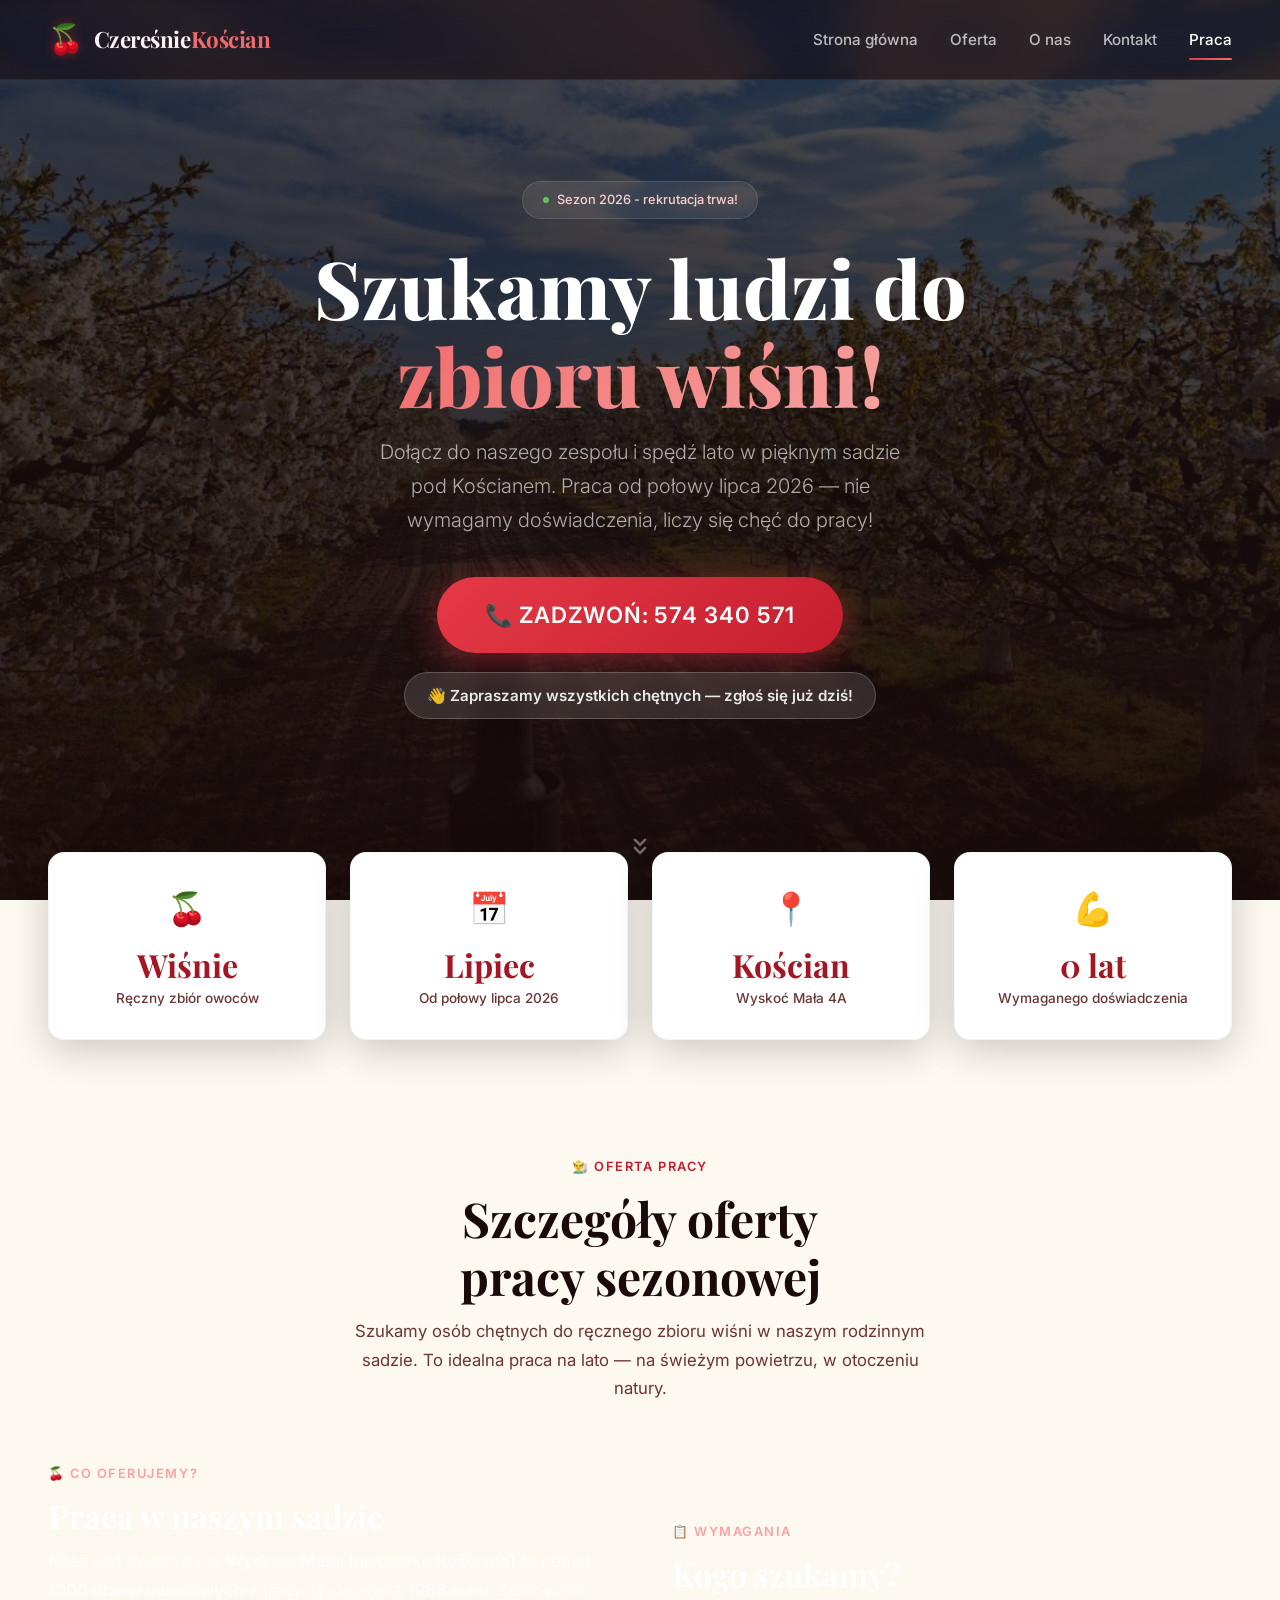
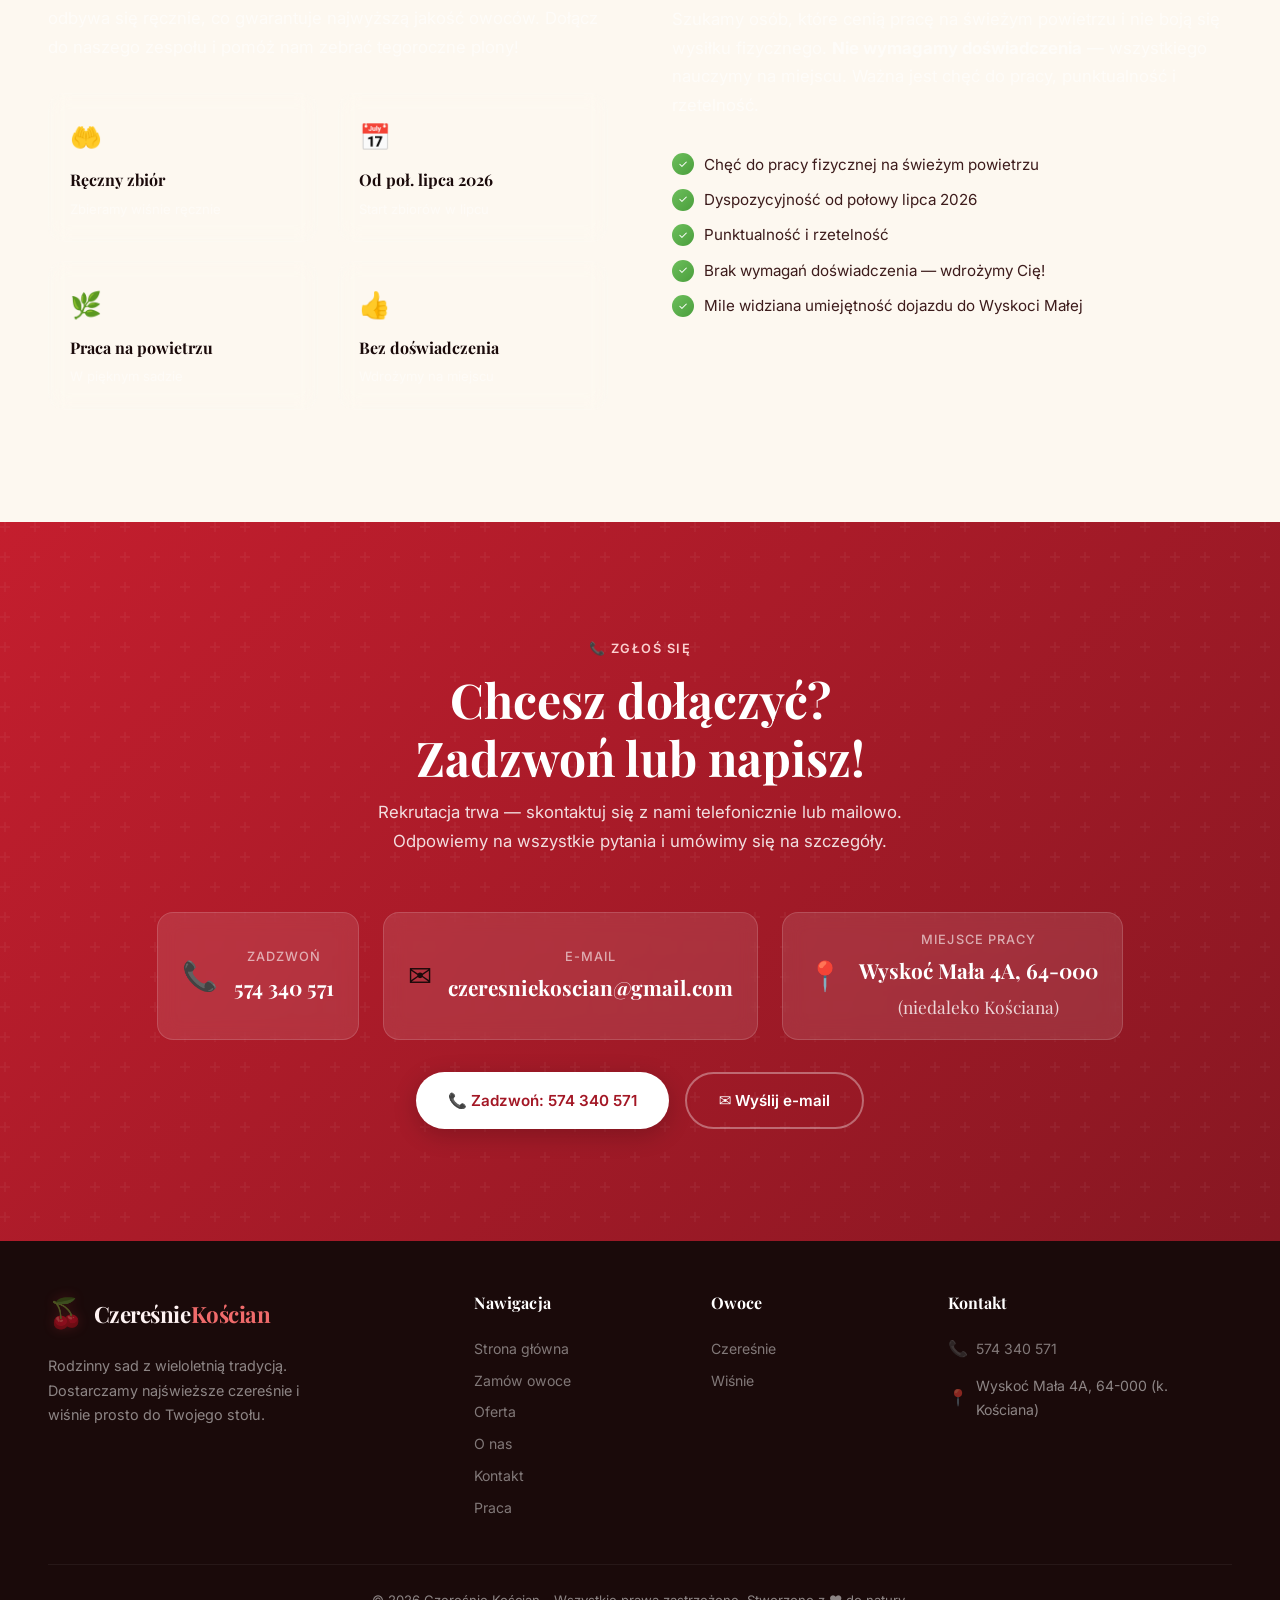
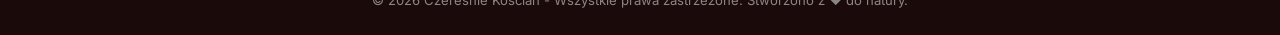
==== praca.html @ 7b4ec448 "Wiśnie 10zł/kg dostępne, czereśnie sezon zakończony, telefon jako główna opcja, podstrona Praca" ====
<!DOCTYPE html>
<html lang="pl">
<head>
  <meta charset="UTF-8" />
  <meta name="viewport" content="width=device-width, initial-scale=1.0" />
  <title>Praca przy zbiorze wiśni - Czereśnie Kościan | Sezon 2026</title>
  <meta name="description" content="Szukamy ludzi do ręcznego zbioru wiśni od połowy lipca 2026. Dołącz do naszego zespołu w sadzie w Wyskoci Małej (k. Kościana). Zadzwoń: 574 340 571." />

  <!-- Open Graph / Facebook -->
  <meta property="og:type" content="website" />
  <meta property="og:url" content="https://czeresniekoscian.pl/praca.html" />
  <meta property="og:title" content="Praca przy zbiorze wiśni 🍒 Czereśnie Kościan - Sezon 2026" />
  <meta property="og:description" content="Szukamy chętnych do ręcznego zbioru wiśni od połowy lipca 2026. Brak wymagań doświadczenia. Zadzwoń: 574 340 571." />
  <meta property="og:image" content="https://czeresniekoscian.pl/images/og-facebook.png" />
  <meta property="og:image:width" content="1200" />
  <meta property="og:image:height" content="630" />
  <meta property="og:locale" content="pl_PL" />
  <meta property="og:site_name" content="Czereśnie Kościan" />

  <!-- Twitter / X -->
  <meta name="twitter:card" content="summary_large_image" />
  <meta name="twitter:title" content="Praca przy zbiorze wiśni 🍒 Czereśnie Kościan - Sezon 2026" />
  <meta name="twitter:description" content="Szukamy chętnych do ręcznego zbioru wiśni od połowy lipca 2026. Brak wymagań doświadczenia. Zadzwoń: 574 340 571." />
  <meta name="twitter:image" content="https://czeresniekoscian.pl/images/og-facebook.png" />

  <!-- Google SEO -->
  <link rel="canonical" href="https://czeresniekoscian.pl/praca.html" />
  <meta name="robots" content="index, follow" />
  <meta name="keywords" content="praca zbiór wiśni, praca sad Kościan, zbiór owoców praca sezonowa, praca przy wiśniach Wielkopolska, praca sezonowa sad 2026, zbiór wiśni Wyskoć Mała, praca sadownicza Kościan" />
  <meta name="author" content="Czereśnie Kościan - Sad Owocowy Wyskoć Mała" />
  <meta name="geo.region" content="PL-WP" />
  <meta name="geo.placename" content="Wyskoć Mała, Kościan" />
  <meta name="geo.position" content="51.9833;16.6500" />
  <meta name="ICBM" content="51.9833, 16.6500" />

  <!-- JSON-LD: JobPosting structured data -->
  <script type="application/ld+json">
  {
    "@context": "https://schema.org",
    "@type": "JobPosting",
    "title": "Zbieracz wiśni – praca sezonowa",
    "description": "Szukamy osób do ręcznego zbioru wiśni w sadzie owocowym w Wyskoci Małej (k. Kościana). Praca od połowy lipca 2026. Brak wymagań doświadczenia – liczy się chęć do pracy!",
    "datePosted": "2026-07-06",
    "validThrough": "2026-08-31",
    "employmentType": "TEMPORARY",
    "jobLocationType": "TELECOMMUTE",
    "jobLocation": {
      "@type": "Place",
      "address": {
        "@type": "PostalAddress",
        "streetAddress": "Wyskoć Mała 4A",
        "addressLocality": "Wyskoć Mała",
        "postalCode": "64-000",
        "addressRegion": "wielkopolskie",
        "addressCountry": "PL"
      }
    },
    "hiringOrganization": {
      "@type": "LocalBusiness",
      "name": "Czereśnie Kościan - Sad Owocowy",
      "sameAs": "https://czeresniekoscian.pl",
      "telephone": "+48574340571",
      "email": "czeresniekoscian@gmail.com"
    },
    "applicantLocationRequirements": {
      "@type": "Country",
      "name": "PL"
    }
  }
  </script>

  <link rel="stylesheet" href="index.css" />
  <link rel="icon" href="data:image/svg+xml,<svg xmlns='http://www.w3.org/2000/svg' viewBox='0 0 100 100'><text y='.9em' font-size='80'>🍒</text></svg>" />
</head>
<body>

  <!-- ═══════ HEADER ═══════ -->
  <header class="header" id="header">
    <div class="container">
      <a href="index.html" class="logo">
        <span class="logo-icon">🍒</span>
        <span class="logo-text">Czereśnie<span>Kościan</span></span>
      </a>

      <nav class="nav" id="mainNav">
        <a href="index.html" class="nav-link">Strona główna</a>
        <a href="index.html#oferta" class="nav-link">Oferta</a>
        <a href="index.html#o-nas" class="nav-link">O nas</a>
        <a href="index.html#kontakt" class="nav-link">Kontakt</a>
        <a href="praca.html" class="nav-link active">Praca</a>
      </nav>

      <button class="hamburger" id="menuToggle" aria-label="Menu">
        <span></span><span></span><span></span>
      </button>
    </div>
  </header>

  <!-- ═══════ HERO ═══════ -->
  <section class="hero section" id="home">
    <div class="hero-bg">
      <img src="images/traktor_sad.jpg" alt="Nasz sad owocowy - widok z traktora" />
    </div>
    <div class="hero-overlay"></div>

    <div class="hero-content">
      <div class="hero-badge">
        <span class="dot"></span>
        Sezon 2026 - rekrutacja trwa!
      </div>
      <h1 class="hero-title">
        Szukamy ludzi do<br />
        <span class="highlight">zbioru wiśni!</span>
      </h1>
      <p class="hero-subtitle">
        Dołącz do naszego zespołu i spędź lato w pięknym sadzie pod Kościanem.
        Praca od połowy lipca 2026 — nie wymagamy doświadczenia, liczy się chęć do pracy!
      </p>
      <div class="hero-actions">
        <a href="tel:+48574340571" class="btn btn-primary btn-hero-order">
          📞 ZADZWOŃ: 574 340 571
        </a>
      </div>
      <div class="hero-delivery-note">
        👋 Zapraszamy wszystkich chętnych — zgłoś się już dziś!
      </div>
    </div>

    <div class="hero-scroll">
      <svg viewBox="0 0 24 24" fill="none" stroke="currentColor" stroke-width="2">
        <path d="M7 13l5 5 5-5M7 6l5 5 5-5"/>
      </svg>
    </div>
  </section>

  <!-- ═══════ STATS - JOB OVERVIEW ═══════ -->
  <section class="stats">
    <div class="container">
      <div class="stats-grid">
        <div class="stat-card reveal">
          <div class="stat-icon">🍒</div>
          <div class="stat-value">Wiśnie</div>
          <div class="stat-label">Ręczny zbiór owoców</div>
        </div>
        <div class="stat-card reveal">
          <div class="stat-icon">📅</div>
          <div class="stat-value">Lipiec</div>
          <div class="stat-label">Od połowy lipca 2026</div>
        </div>
        <div class="stat-card reveal">
          <div class="stat-icon">📍</div>
          <div class="stat-value">Kościan</div>
          <div class="stat-label">Wyskoć Mała 4A</div>
        </div>
        <div class="stat-card reveal">
          <div class="stat-icon">💪</div>
          <div class="stat-value">0 lat</div>
          <div class="stat-label">Wymaganego doświadczenia</div>
        </div>
      </div>
    </div>
  </section>

  <!-- ═══════ SZCZEGÓŁY OFERTY PRACY ═══════ -->
  <section class="section" id="szczegoly">
    <div class="container">
      <div class="section-header reveal">
        <div class="section-tag">👨‍🌾 Oferta pracy</div>
        <h2 class="section-title">Szczegóły oferty<br />pracy sezonowej</h2>
        <p class="section-desc">
          Szukamy osób chętnych do ręcznego zbioru wiśni w naszym rodzinnym sadzie.
          To idealna praca na lato — na świeżym powietrzu, w otoczeniu natury.
        </p>
      </div>

      <div class="about-grid">
        <div class="about-content reveal">
          <div class="section-tag">🍒 Co oferujemy?</div>
          <h2 class="section-title" style="font-size: clamp(1.5rem, 3vw, 2rem);">Praca w naszym sadzie</h2>
          <p>
            Nasz sad owocowy w <strong>Wyskoci Małej (niedaleko Kościana)</strong> to ponad
            <strong>1000 drzew owocowych</strong> z tradycją sięgającą <strong>1986 roku</strong>.
            Zbiór wiśni odbywa się ręcznie, co gwarantuje najwyższą jakość owoców.
            Dołącz do naszego zespołu i pomóż nam zebrać tegoroczne plony!
          </p>

          <div class="about-values">
            <div class="value-card">
              <div class="value-icon">🤲</div>
              <h5>Ręczny zbiór</h5>
              <p>Zbieramy wiśnie ręcznie</p>
            </div>
            <div class="value-card">
              <div class="value-icon">📅</div>
              <h5>Od poł. lipca 2026</h5>
              <p>Start zbiorów w lipcu</p>
            </div>
            <div class="value-card">
              <div class="value-icon">🌿</div>
              <h5>Praca na powietrzu</h5>
              <p>W pięknym sadzie</p>
            </div>
            <div class="value-card">
              <div class="value-icon">👍</div>
              <h5>Bez doświadczenia</h5>
              <p>Wdrożymy na miejscu</p>
            </div>
          </div>
        </div>

        <div class="about-content reveal">
          <div class="section-tag">📋 Wymagania</div>
          <h2 class="section-title" style="font-size: clamp(1.5rem, 3vw, 2rem);">Kogo szukamy?</h2>
          <p>
            Szukamy osób, które cenią pracę na świeżym powietrzu i nie boją się wysiłku fizycznego.
            <strong>Nie wymagamy doświadczenia</strong> — wszystkiego nauczymy na miejscu. Ważna jest
            chęć do pracy, punktualność i rzetelność.
          </p>

          <div class="features-list" style="margin-top: 1.5rem;">
            <div class="feature-item">
              <span class="check">✓</span>
              <span>Chęć do pracy fizycznej na świeżym powietrzu</span>
            </div>
            <div class="feature-item">
              <span class="check">✓</span>
              <span>Dyspozycyjność od połowy lipca 2026</span>
            </div>
            <div class="feature-item">
              <span class="check">✓</span>
              <span>Punktualność i rzetelność</span>
            </div>
            <div class="feature-item">
              <span class="check">✓</span>
              <span>Brak wymagań doświadczenia — wdrożymy Cię!</span>
            </div>
            <div class="feature-item">
              <span class="check">✓</span>
              <span>Mile widziana umiejętność dojazdu do Wyskoci Małej</span>
            </div>
          </div>
        </div>
      </div>
    </div>
  </section>

  <!-- ═══════ CTA - KONTAKT ═══════ -->
  <section class="cta-section section" id="kontakt">
    <div class="container">
      <div class="cta-content">
        <div class="section-header">
          <div class="section-tag" style="color: var(--cherry-200)">📞 Zgłoś się</div>
          <h2 class="section-title">Chcesz dołączyć?<br />Zadzwoń lub napisz!</h2>
          <p class="section-desc" style="color: rgba(255,255,255,.85);">
            Rekrutacja trwa — skontaktuj się z nami telefonicznie lub mailowo.
            Odpowiemy na wszystkie pytania i umówimy się na szczegóły.
          </p>
        </div>

        <div class="cta-contact-details">
          <div class="cta-detail-card">
            <span class="cta-detail-icon">📞</span>
            <div>
              <span class="cta-detail-label">Zadzwoń</span>
              <a href="tel:+48574340571" class="cta-detail-value">574 340 571</a>
            </div>
          </div>
          <div class="cta-detail-card">
            <span class="cta-detail-icon">✉️</span>
            <div>
              <span class="cta-detail-label">E-mail</span>
              <a href="mailto:czeresniekoscian@gmail.com" class="cta-detail-value">czeresniekoscian@gmail.com</a>
            </div>
          </div>
          <div class="cta-detail-card">
            <span class="cta-detail-icon">📍</span>
            <div>
              <span class="cta-detail-label">Miejsce pracy</span>
              <span class="cta-detail-value">Wyskoć Mała 4A, 64-000<br /><small style="opacity: 0.8; font-weight: normal">(niedaleko Kościana)</small></span>
            </div>
          </div>
        </div>

        <div class="cta-buttons">
          <a href="tel:+48574340571" class="btn btn-white">
            📞 Zadzwoń: 574 340 571
          </a>
          <a href="mailto:czeresniekoscian@gmail.com" class="btn btn-ghost">
            ✉️ Wyślij e-mail
          </a>
        </div>
      </div>
    </div>
  </section>

  <!-- ═══════ FOOTER ═══════ -->
  <footer class="footer">
    <div class="container">
      <div class="footer-grid">
        <div class="footer-brand">
          <a href="index.html" class="logo">
            <span class="logo-icon">🍒</span>
            <span class="logo-text">Czereśnie<span>Kościan</span></span>
          </a>
          <p>
            Rodzinny sad z wieloletnią tradycją. Dostarczamy najświeższe czereśnie
            i wiśnie prosto do Twojego stołu.
          </p>
        </div>

        <div class="footer-col">
          <h4>Nawigacja</h4>
          <a href="index.html">Strona główna</a>
          <a href="index.html#zamowienie">Zamów owoce</a>
          <a href="index.html#oferta">Oferta</a>
          <a href="index.html#o-nas">O nas</a>
          <a href="index.html#kontakt">Kontakt</a>
          <a href="praca.html">Praca</a>
        </div>

        <div class="footer-col">
          <h4>Owoce</h4>
          <a href="index.html#oferta">Czereśnie</a>
          <a href="index.html#oferta">Wiśnie</a>
        </div>

        <div class="footer-col">
          <h4>Kontakt</h4>
          <div class="footer-contact-item">
            <span>📞</span>
            <a href="tel:+48574340571">574 340 571</a>
          </div>
          <div class="footer-contact-item">
            <span>📍</span>
            <span>Wyskoć Mała 4A, 64-000 (k. Kościana)</span>
          </div>
        </div>
      </div>

      <div class="footer-bottom">
        <p>© 2026 Czereśnie Kościan - Wszystkie prawa zastrzeżone. Stworzono z ❤️ do natury.</p>
      </div>
    </div>
  </footer>

  <!-- ═══════ SCRIPTS ═══════ -->
  <script src="index.js"></script>
</body>
</html>
---- index.css ----
/* ============================================
   🍒 SAD CZEREŚNIE & WIŚNIE — Design System
   ============================================ */

/* ---------- Google Fonts ---------- */
@import url('https://fonts.googleapis.com/css2?family=Playfair+Display:ital,wght@0,400;0,600;0,700;0,800;1,400;1,600&family=Inter:wght@300;400;500;600;700&display=swap');

/* ---------- Custom Properties ---------- */
:root {
  /* Primary palette – cherry tones */
  --cherry-50:  #fef2f2;
  --cherry-100: #fde6e6;
  --cherry-200: #fbd0d0;
  --cherry-300: #f7a3a3;
  --cherry-400: #f06b6b;
  --cherry-500: #e63946;
  --cherry-600: #c41e2e;
  --cherry-700: #a31725;
  --cherry-800: #871722;
  --cherry-900: #711822;

  /* Gold accents */
  --gold-400: #f5c542;
  --gold-500: #d4a017;

  /* Greens for freshness */
  --leaf-400: #6dbf5c;
  --leaf-500: #4a9e3c;
  --leaf-600: #357a2a;

  /* Neutrals */
  --cream:     #fdf8f0;
  --cream-dark:#f5efe3;
  --dark-900:  #1a0a0a;
  --dark-800:  #2a1212;
  --dark-700:  #3d1c1c;
  --dark-600:  #512828;
  --dark-500:  #6b3535;
  --dark-overlay: rgba(26, 10, 10, 0.75);

  /* Typography */
  --font-display: 'Playfair Display', Georgia, serif;
  --font-body:    'Inter', system-ui, -apple-system, sans-serif;

  /* Sizes */
  --max-width: 1280px;
  --header-h:  80px;

  /* Transitions */
  --ease-smooth: cubic-bezier(0.4, 0, 0.2, 1);
  --ease-bounce: cubic-bezier(0.34, 1.56, 0.64, 1);

  /* Shadows */
  --shadow-sm:  0 1px 3px rgba(0,0,0,.12), 0 1px 2px rgba(0,0,0,.08);
  --shadow-md:  0 4px 14px rgba(0,0,0,.15);
  --shadow-lg:  0 10px 40px rgba(0,0,0,.2);
  --shadow-glow: 0 0 40px rgba(230, 57, 70, .25);
}

/* ---------- Reset ---------- */
*, *::before, *::after {
  margin: 0;
  padding: 0;
  box-sizing: border-box;
}

html {
  scroll-behavior: smooth;
  font-size: 16px;
}

body {
  font-family: var(--font-body);
  background: var(--cream);
  color: var(--dark-900);
  line-height: 1.7;
  overflow-x: hidden;
  -webkit-font-smoothing: antialiased;
}

img {
  display: block;
  max-width: 100%;
  height: auto;
}

a {
  text-decoration: none;
  color: inherit;
}

ul, ol { list-style: none; }

/* ---------- Utility ---------- */
.container {
  width: 100%;
  max-width: var(--max-width);
  margin: 0 auto;
  padding: 0 clamp(1rem, 4vw, 3rem);
}

.sr-only {
  position: absolute;
  width: 1px; height: 1px;
  padding: 0; margin: -1px;
  overflow: hidden;
  clip: rect(0,0,0,0);
  border: 0;
}

/* ---------- Header / Navbar ---------- */
.header {
  position: fixed;
  top: 0; left: 0; right: 0;
  z-index: 1000;
  height: var(--header-h);
  display: flex;
  align-items: center;
  background: rgba(26, 10, 10, 0.6);
  backdrop-filter: blur(20px) saturate(180%);
  -webkit-backdrop-filter: blur(20px) saturate(180%);
  border-bottom: 1px solid rgba(255,255,255,.06);
  transition: background .4s var(--ease-smooth), box-shadow .4s var(--ease-smooth);
}

.header.scrolled {
  background: rgba(26, 10, 10, 0.92);
  box-shadow: 0 4px 30px rgba(0,0,0,.35);
}

.header .container {
  display: flex;
  align-items: center;
  justify-content: space-between;
}

.logo {
  display: flex;
  align-items: center;
  gap: .6rem;
}

.logo-icon {
  font-size: 1.8rem;
  filter: drop-shadow(0 0 6px rgba(230,57,70,.4));
}

.logo-text {
  font-family: var(--font-display);
  font-weight: 700;
  font-size: 1.4rem;
  color: var(--cherry-50);
  letter-spacing: -.02em;
}

.logo-text span {
  color: var(--cherry-400);
}

.nav {
  display: flex;
  align-items: center;
  gap: 2rem;
}

.nav-link {
  position: relative;
  font-size: .95rem;
  font-weight: 500;
  color: rgba(255,255,255,.7);
  padding: .35rem 0;
  transition: color .3s var(--ease-smooth);
  cursor: pointer;
}

.nav-link::after {
  content: '';
  position: absolute;
  bottom: -2px; left: 0;
  width: 0;
  height: 2px;
  background: linear-gradient(90deg, var(--cherry-500), var(--cherry-400));
  border-radius: 2px;
  transition: width .35s var(--ease-smooth);
}

.nav-link:hover,
.nav-link.active {
  color: #fff;
}

.nav-link:hover::after,
.nav-link.active::after {
  width: 100%;
}

.nav-cta {
  display: inline-flex;
  align-items: center;
  gap: .5rem;
  padding: .6rem 1.4rem;
  background: linear-gradient(135deg, var(--cherry-500), var(--cherry-600));
  color: #fff;
  font-weight: 600;
  font-size: .9rem;
  border-radius: 50px;
  border: none;
  cursor: pointer;
  transition: transform .3s var(--ease-bounce), box-shadow .3s var(--ease-smooth);
  box-shadow: 0 4px 15px rgba(230,57,70,.35);
}

.nav-cta:hover {
  transform: translateY(-2px) scale(1.03);
  box-shadow: 0 6px 25px rgba(230,57,70,.5);
}

/* Mobile menu toggle */
.hamburger {
  display: none;
  flex-direction: column;
  gap: 5px;
  cursor: pointer;
  padding: .5rem;
  background: none;
  border: none;
}

.hamburger span {
  width: 24px;
  height: 2px;
  background: #fff;
  border-radius: 2px;
  transition: transform .3s var(--ease-smooth), opacity .3s;
}

.hamburger.open span:nth-child(1) {
  transform: rotate(45deg) translate(5px, 5px);
}
.hamburger.open span:nth-child(2) {
  opacity: 0;
}
.hamburger.open span:nth-child(3) {
  transform: rotate(-45deg) translate(5px, -5px);
}

/* ---------- Hero ---------- */
.hero {
  position: relative;
  min-height: 100vh;
  display: flex;
  align-items: center;
  justify-content: center;
  overflow: hidden;
  background: var(--dark-900);
}

.hero-bg {
  position: absolute;
  inset: 0;
  z-index: 0;
}

.hero-bg img {
  width: 100%;
  height: 100%;
  object-fit: cover;
  filter: brightness(.45) saturate(1.2);
  transform: scale(1.05);
  animation: heroZoom 25s ease-in-out infinite alternate;
}

@keyframes heroZoom {
  from { transform: scale(1.05); }
  to   { transform: scale(1.12); }
}

.hero-overlay {
  position: absolute;
  inset: 0;
  background: linear-gradient(
    180deg,
    rgba(26,10,10,.3) 0%,
    rgba(26,10,10,.55) 50%,
    rgba(26,10,10,.85) 100%
  );
  z-index: 1;
}

.hero-content {
  position: relative;
  z-index: 2;
  text-align: center;
  padding: 2rem;
  max-width: 800px;
}

.hero-badge {
  display: inline-flex;
  align-items: center;
  gap: .5rem;
  padding: .45rem 1.2rem;
  background: rgba(255,255,255,.08);
  border: 1px solid rgba(255,255,255,.12);
  border-radius: 50px;
  font-size: .8rem;
  font-weight: 500;
  color: var(--cherry-200);
  backdrop-filter: blur(10px);
  margin-bottom: 1.5rem;
  animation: fadeInUp .8s var(--ease-smooth) both;
}

.hero-badge .dot {
  width: 6px; height: 6px;
  background: var(--leaf-400);
  border-radius: 50%;
  animation: pulse 2s ease-in-out infinite;
}

@keyframes pulse {
  0%, 100% { opacity: 1; transform: scale(1); }
  50%      { opacity: .5; transform: scale(1.4); }
}

.hero-title {
  font-family: var(--font-display);
  font-size: clamp(2.8rem, 7vw, 5rem);
  font-weight: 800;
  color: #fff;
  line-height: 1.1;
  margin-bottom: 1rem;
  animation: fadeInUp .8s .15s var(--ease-smooth) both;
}

.hero-title .highlight {
  background: linear-gradient(135deg, var(--cherry-400), var(--cherry-300));
  -webkit-background-clip: text;
  -webkit-text-fill-color: transparent;
  background-clip: text;
}

.hero-subtitle {
  font-size: clamp(1rem, 2.5vw, 1.25rem);
  color: rgba(255,255,255,.65);
  font-weight: 300;
  max-width: 550px;
  margin: 0 auto 2.5rem;
  animation: fadeInUp .8s .3s var(--ease-smooth) both;
}

.hero-actions {
  display: flex;
  gap: 1rem;
  justify-content: center;
  flex-wrap: wrap;
  animation: fadeInUp .8s .45s var(--ease-smooth) both;
}

.btn {
  display: inline-flex;
  align-items: center;
  gap: .5rem;
  padding: .85rem 2rem;
  font-family: var(--font-body);
  font-weight: 600;
  font-size: .95rem;
  border-radius: 50px;
  border: none;
  cursor: pointer;
  transition: all .35s var(--ease-bounce);
}

.btn-primary {
  background: linear-gradient(135deg, var(--cherry-500), var(--cherry-600));
  color: #fff;
  box-shadow: 0 6px 25px rgba(230,57,70,.4);
}

.btn-primary:hover {
  transform: translateY(-3px) scale(1.04);
  box-shadow: 0 10px 35px rgba(230,57,70,.55);
}

.btn-outline {
  background: transparent;
  color: #fff;
  border: 2px solid rgba(255,255,255,.25);
}

.btn-outline:hover {
  background: rgba(255,255,255,.08);
  border-color: rgba(255,255,255,.45);
  transform: translateY(-3px);
}

.hero-scroll {
  position: absolute;
  bottom: 2rem;
  left: 50%;
  transform: translateX(-50%);
  z-index: 2;
  animation: float 3s ease-in-out infinite;
}

.hero-scroll svg {
  width: 28px;
  height: 28px;
  color: rgba(255,255,255,.4);
}

@keyframes float {
  0%, 100% { transform: translateX(-50%) translateY(0); }
  50%      { transform: translateX(-50%) translateY(10px); }
}

@keyframes fadeInUp {
  from { opacity: 0; transform: translateY(30px); }
  to   { opacity: 1; transform: translateY(0); }
}

/* ---------- Stats Bar ---------- */
.stats {
  position: relative;
  z-index: 5;
  margin-top: -3rem;
}

.stats-grid {
  display: grid;
  grid-template-columns: repeat(4, 1fr);
  gap: 1.5rem;
}

.stat-card {
  background: #fff;
  border-radius: 16px;
  padding: 1.8rem 1.5rem;
  text-align: center;
  box-shadow: var(--shadow-lg);
  border: 1px solid rgba(0,0,0,.04);
  transition: transform .3s var(--ease-bounce), box-shadow .3s;
}

.stat-card:hover {
  transform: translateY(-5px);
  box-shadow: 0 15px 50px rgba(0,0,0,.12);
}

.stat-icon {
  font-size: 2rem;
  margin-bottom: .6rem;
}

.stat-value {
  font-family: var(--font-display);
  font-size: 2rem;
  font-weight: 700;
  color: var(--cherry-700);
  line-height: 1.2;
}

.stat-label {
  font-size: .85rem;
  color: var(--dark-500);
  font-weight: 500;
  margin-top: .2rem;
}

/* ---------- Section Shared ---------- */
.section {
  padding: clamp(4rem, 10vw, 7rem) 0;
}

.section-header {
  text-align: center;
  margin-bottom: 3.5rem;
}

.section-tag {
  display: inline-flex;
  align-items: center;
  gap: .4rem;
  font-size: .8rem;
  font-weight: 600;
  text-transform: uppercase;
  letter-spacing: .12em;
  color: var(--cherry-600);
  margin-bottom: .75rem;
}

.section-title {
  font-family: var(--font-display);
  font-size: clamp(2rem, 5vw, 3rem);
  font-weight: 700;
  color: var(--dark-900);
  line-height: 1.2;
  margin-bottom: .75rem;
}

.section-desc {
  max-width: 600px;
  margin: 0 auto;
  color: var(--dark-500);
  font-size: 1.05rem;
}

/* ---------- Tab Navigation ---------- */
.tabs-nav {
  display: flex;
  justify-content: center;
  gap: .5rem;
  margin-bottom: 3rem;
}

.tab-btn {
  position: relative;
  display: inline-flex;
  align-items: center;
  gap: .6rem;
  padding: .9rem 2.2rem;
  font-family: var(--font-body);
  font-weight: 600;
  font-size: 1rem;
  background: #fff;
  border: 2px solid rgba(0,0,0,.06);
  border-radius: 60px;
  cursor: pointer;
  color: var(--dark-500);
  transition: all .35s var(--ease-smooth);
  overflow: hidden;
}

.tab-btn::before {
  content: '';
  position: absolute;
  inset: 0;
  background: linear-gradient(135deg, var(--cherry-500), var(--cherry-600));
  opacity: 0;
  transition: opacity .35s var(--ease-smooth);
  border-radius: inherit;
}

.tab-btn > * {
  position: relative;
  z-index: 1;
}

.tab-btn.active {
  color: #fff;
  border-color: var(--cherry-500);
  box-shadow: 0 6px 25px rgba(230,57,70,.3);
  transform: scale(1.03);
}

.tab-btn.active::before {
  opacity: 1;
}

.tab-btn:not(.active):hover {
  border-color: var(--cherry-300);
  color: var(--cherry-600);
  transform: translateY(-2px);
  box-shadow: var(--shadow-md);
}

.tab-icon {
  font-size: 1.3rem;
}

/* ---------- Tab Content ---------- */
.tab-panel {
  display: none;
  animation: tabFadeIn .5s var(--ease-smooth) both;
}

.tab-panel.active {
  display: block;
}

@keyframes tabFadeIn {
  from { opacity: 0; transform: translateY(15px); }
  to   { opacity: 1; transform: translateY(0); }
}

/* ---------- Product Showcase ---------- */
.showcase {
  display: grid;
  grid-template-columns: 1fr 1fr;
  gap: 3rem;
  align-items: center;
}

.showcase-image {
  position: relative;
  border-radius: 24px;
  overflow: hidden;
  box-shadow: var(--shadow-lg);
}

.showcase-image img {
  width: 100%;
  height: 450px;
  object-fit: cover;
  transition: transform .8s var(--ease-smooth);
}

.showcase-image:hover img {
  transform: scale(1.05);
}

.showcase-image .badge-float {
  position: absolute;
  top: 1.2rem; right: 1.2rem;
  background: rgba(255,255,255,.92);
  backdrop-filter: blur(10px);
  padding: .5rem 1rem;
  border-radius: 50px;
  font-weight: 600;
  font-size: .85rem;
  color: var(--cherry-700);
  box-shadow: var(--shadow-sm);
}

.showcase-info {
  padding: 1rem 0;
}

.showcase-info h3 {
  font-family: var(--font-display);
  font-size: 2rem;
  font-weight: 700;
  color: var(--dark-900);
  margin-bottom: .6rem;
}

.showcase-info .variety-tag {
  display: inline-flex;
  align-items: center;
  gap: .3rem;
  padding: .3rem .8rem;
  background: var(--cherry-50);
  color: var(--cherry-600);
  border-radius: 50px;
  font-size: .8rem;
  font-weight: 600;
  margin-bottom: 1rem;
}

.showcase-info p {
  color: var(--dark-500);
  font-size: 1rem;
  margin-bottom: 1.5rem;
  line-height: 1.8;
}

.features-list {
  display: flex;
  flex-direction: column;
  gap: .6rem;
  margin-bottom: 2rem;
}

.feature-item {
  display: flex;
  align-items: center;
  gap: .6rem;
  font-size: .95rem;
  color: var(--dark-700);
}

.feature-item .check {
  width: 22px; height: 22px;
  background: linear-gradient(135deg, var(--leaf-400), var(--leaf-500));
  border-radius: 50%;
  display: flex;
  align-items: center;
  justify-content: center;
  flex-shrink: 0;
  color: #fff;
  font-size: .7rem;
}

/* ---------- Varieties Grid ---------- */
.varieties-section {
  margin-top: 3rem;
}

.varieties-section h4 {
  font-family: var(--font-display);
  font-size: 1.4rem;
  font-weight: 700;
  text-align: center;
  margin-bottom: 2rem;
  color: var(--dark-800);
}

.varieties-grid {
  display: grid;
  grid-template-columns: repeat(auto-fit, minmax(250px, 1fr));
  gap: 1.5rem;
}

.variety-card {
  background: #fff;
  border-radius: 20px;
  padding: 2rem 1.5rem;
  text-align: center;
  border: 1px solid rgba(0,0,0,.04);
  box-shadow: var(--shadow-sm);
  transition: all .35s var(--ease-bounce);
}

.variety-card:hover {
  transform: translateY(-6px);
  box-shadow: var(--shadow-lg);
  border-color: var(--cherry-200);
}

.variety-emoji {
  font-size: 2.5rem;
  margin-bottom: .8rem;
}

.variety-card h5 {
  font-family: var(--font-display);
  font-size: 1.15rem;
  font-weight: 700;
  color: var(--dark-900);
  margin-bottom: .4rem;
}

.variety-card p {
  font-size: .87rem;
  color: var(--dark-500);
  line-height: 1.6;
}

.variety-card .season {
  display: inline-flex;
  align-items: center;
  gap: .3rem;
  margin-top: .8rem;
  padding: .25rem .7rem;
  background: var(--cherry-50);
  border-radius: 50px;
  font-size: .75rem;
  font-weight: 600;
  color: var(--cherry-600);
}

/* ---------- About / CTA Section ---------- */
.about-section {
  background: var(--dark-900);
  color: #fff;
  position: relative;
  overflow: hidden;
}

.about-section::before {
  content: '';
  position: absolute;
  top: -100px; right: -100px;
  width: 400px; height: 400px;
  background: radial-gradient(circle, rgba(230,57,70,.15), transparent 70%);
  border-radius: 50%;
}

.about-section::after {
  content: '';
  position: absolute;
  bottom: -80px; left: -80px;
  width: 300px; height: 300px;
  background: radial-gradient(circle, rgba(107,191,92,.1), transparent 70%);
  border-radius: 50%;
}

.about-grid {
  display: grid;
  grid-template-columns: 1fr 1fr;
  gap: 4rem;
  align-items: center;
  position: relative;
  z-index: 1;
}

.about-content .section-tag {
  color: var(--cherry-300);
}

.about-content .section-title {
  color: #fff;
}

.about-content p {
  color: rgba(255,255,255,.6);
  font-size: 1.05rem;
  margin-bottom: 2rem;
}

.about-values {
  display: grid;
  grid-template-columns: 1fr 1fr;
  gap: 1.2rem;
}

.value-card {
  background: rgba(255,255,255,.05);
  border: 1px solid rgba(255,255,255,.08);
  border-radius: 16px;
  padding: 1.3rem;
  backdrop-filter: blur(10px);
  transition: all .3s var(--ease-smooth);
}

.value-card:hover {
  background: rgba(255,255,255,.08);
  border-color: rgba(255,255,255,.15);
  transform: translateY(-3px);
}

.value-icon {
  font-size: 1.6rem;
  margin-bottom: .5rem;
}

.value-card h5 {
  font-family: var(--font-display);
  font-weight: 700;
  font-size: 1rem;
  margin-bottom: .25rem;
}

.value-card p {
  font-size: .82rem;
  color: rgba(255,255,255,.45);
  margin-bottom: 0;
}

.about-image-wrapper {
  position: relative;
}

.about-image-wrapper img {
  width: 100%;
  height: 500px;
  object-fit: cover;
  border-radius: 24px;
  box-shadow: 0 20px 60px rgba(0,0,0,.4);
}

.about-image-wrapper .floating-card {
  position: absolute;
  bottom: -1.5rem;
  left: -1.5rem;
  background: rgba(255,255,255,.95);
  backdrop-filter: blur(20px);
  border-radius: 16px;
  padding: 1.2rem 1.6rem;
  box-shadow: var(--shadow-lg);
  display: flex;
  align-items: center;
  gap: 1rem;
  animation: float 4s ease-in-out infinite;
}

.floating-card .fc-icon {
  width: 44px; height: 44px;
  background: linear-gradient(135deg, var(--cherry-500), var(--cherry-600));
  border-radius: 12px;
  display: flex;
  align-items: center;
  justify-content: center;
  font-size: 1.2rem;
}

.floating-card .fc-text strong {
  display: block;
  font-size: .95rem;
  color: var(--dark-900);
}

.floating-card .fc-text span {
  font-size: .8rem;
  color: var(--dark-500);
}

/* ---------- Contact / CTA ---------- */
.cta-section {
  background: linear-gradient(135deg, var(--cherry-600), var(--cherry-800));
  text-align: center;
  position: relative;
  overflow: hidden;
}

.cta-section::before {
  content: '';
  position: absolute;
  inset: 0;
  background: url("data:image/svg+xml,%3Csvg width='60' height='60' viewBox='0 0 60 60' xmlns='http://www.w3.org/2000/svg'%3E%3Cg fill='none' fill-rule='evenodd'%3E%3Cg fill='%23ffffff' fill-opacity='0.04'%3E%3Cpath d='M36 34v-4h-2v4h-4v2h4v4h2v-4h4v-2h-4zm0-30V0h-2v4h-4v2h4v4h2V6h4V4h-4zM6 34v-4H4v4H0v2h4v4h2v-4h4v-2H6zM6 4V0H4v4H0v2h4v4h2V6h4V4H6z'/%3E%3C/g%3E%3C/g%3E%3C/svg%3E");
}

.cta-content {
  position: relative;
  z-index: 1;
}

.cta-section .section-title {
  color: #fff;
}

.cta-section .section-desc {
  color: rgba(255,255,255,.75);
  margin-bottom: 2.5rem;
}

.cta-buttons {
  display: flex;
  gap: 1rem;
  justify-content: center;
  flex-wrap: wrap;
}

.btn-white {
  background: #fff;
  color: var(--cherry-700);
  box-shadow: 0 6px 25px rgba(0,0,0,.2);
}

.btn-white:hover {
  transform: translateY(-3px) scale(1.04);
  box-shadow: 0 10px 35px rgba(0,0,0,.3);
}

.btn-ghost {
  background: transparent;
  color: #fff;
  border: 2px solid rgba(255,255,255,.35);
}

.btn-ghost:hover {
  background: rgba(255,255,255,.1);
  border-color: #fff;
  transform: translateY(-3px);
}

/* ---------- Footer ---------- */
.footer {
  background: var(--dark-900);
  padding: 3rem 0 1.5rem;
  color: rgba(255,255,255,.5);
}

.footer-grid {
  display: grid;
  grid-template-columns: 2fr 1fr 1fr 1.5fr;
  gap: 3rem;
  margin-bottom: 2.5rem;
}

.footer-brand .logo {
  margin-bottom: 1rem;
}

.footer-brand p {
  font-size: .9rem;
  line-height: 1.7;
  max-width: 280px;
}

.footer-col h4 {
  font-family: var(--font-display);
  font-weight: 700;
  color: #fff;
  font-size: 1rem;
  margin-bottom: 1rem;
}

.footer-col a {
  display: block;
  font-size: .88rem;
  color: rgba(255,255,255,.45);
  padding: .25rem 0;
  transition: color .3s, transform .3s;
}

.footer-col a:hover {
  color: var(--cherry-300);
  transform: translateX(4px);
}

.footer-contact-item {
  display: flex;
  align-items: center;
  gap: .5rem;
  font-size: .88rem;
  margin-bottom: .6rem;
}

.footer-contact-item span:first-child {
  font-size: 1rem;
}

.footer-bottom {
  border-top: 1px solid rgba(255,255,255,.06);
  padding-top: 1.5rem;
  text-align: center;
  font-size: .82rem;
}

/* ---------- Scroll Reveal ---------- */
.reveal {
  opacity: 0;
  transform: translateY(40px);
  transition: opacity .8s var(--ease-smooth), transform .8s var(--ease-smooth);
}

.reveal.visible {
  opacity: 1;
  transform: translateY(0);
}

/* ---------- Freshness Comparison ---------- */
.freshness-section {
  background: var(--cream-dark);
}

.comparison-grid {
  display: grid;
  grid-template-columns: 1fr auto 1fr;
  gap: 2rem;
  align-items: stretch;
  max-width: 1000px;
  margin: 0 auto;
}

.compare-card {
  background: #fff;
  border-radius: 24px;
  padding: 2rem;
  box-shadow: var(--shadow-md);
  transition: transform .3s var(--ease-bounce), box-shadow .3s;
}

.compare-card:hover {
  transform: translateY(-5px);
  box-shadow: var(--shadow-lg);
}

.compare-bad {
  border: 2px solid rgba(200, 50, 50, .12);
}

.compare-good {
  border: 2px solid rgba(74, 158, 60, .2);
  background: linear-gradient(135deg, rgba(107,191,92,.03), rgba(255,255,255,1));
}

.compare-header {
  display: flex;
  align-items: center;
  gap: .8rem;
  margin-bottom: 1.5rem;
  padding-bottom: 1rem;
  border-bottom: 2px solid rgba(0,0,0,.05);
}

.compare-header.bad {
  border-color: rgba(200,50,50,.1);
}

.compare-header.good {
  border-color: rgba(74,158,60,.15);
}

.compare-icon {
  font-size: 2rem;
}

.compare-header h3 {
  font-family: var(--font-display);
  font-size: 1.25rem;
  font-weight: 700;
}

.compare-list {
  display: flex;
  flex-direction: column;
  gap: .7rem;
  margin-bottom: 1.5rem;
}

.compare-item {
  display: flex;
  align-items: flex-start;
  gap: .6rem;
  font-size: .92rem;
  line-height: 1.5;
  color: var(--dark-700);
}

.x-mark {
  display: flex;
  align-items: center;
  justify-content: center;
  width: 22px; height: 22px;
  background: linear-gradient(135deg, #e63946, #c41e2e);
  border-radius: 50%;
  color: #fff;
  font-size: .7rem;
  flex-shrink: 0;
  font-weight: 700;
  margin-top: 1px;
}

.check-mark {
  display: flex;
  align-items: center;
  justify-content: center;
  width: 22px; height: 22px;
  background: linear-gradient(135deg, var(--leaf-400), var(--leaf-500));
  border-radius: 50%;
  color: #fff;
  font-size: .7rem;
  flex-shrink: 0;
  font-weight: 700;
  margin-top: 1px;
}

.compare-verdict {
  display: flex;
  align-items: center;
  gap: .5rem;
  padding: .8rem 1.2rem;
  border-radius: 12px;
  font-weight: 700;
  font-size: .95rem;
}

.compare-verdict.bad {
  background: rgba(230, 57, 70, .08);
  color: var(--cherry-700);
}

.compare-verdict.good {
  background: rgba(74, 158, 60, .1);
  color: var(--leaf-600);
}

.compare-vs {
  display: flex;
  align-items: center;
  justify-content: center;
}

.vs-badge {
  width: 56px; height: 56px;
  background: linear-gradient(135deg, var(--dark-800), var(--dark-900));
  color: var(--gold-400);
  font-family: var(--font-display);
  font-weight: 800;
  font-size: 1.1rem;
  border-radius: 50%;
  display: flex;
  align-items: center;
  justify-content: center;
  box-shadow: var(--shadow-lg);
  letter-spacing: .05em;
}

/* Freshness CTA */
.freshness-cta {
  text-align: center;
  margin-top: 3rem;
}

.freshness-quote {
  font-family: var(--font-display);
  font-size: clamp(1.1rem, 2.5vw, 1.35rem);
  font-style: italic;
  color: var(--dark-700);
  line-height: 1.7;
  max-width: 700px;
  margin: 0 auto 2rem;
  padding: 1.5rem 2rem;
  background: #fff;
  border-radius: 16px;
  border-left: 4px solid var(--cherry-500);
  box-shadow: var(--shadow-sm);
}

.freshness-quote strong {
  color: var(--cherry-600);
  font-style: normal;
}

/* ---------- Supply Chain Flowchart ---------- */
.flow-section {
  background: #fff;
  border-radius: 24px;
  padding: clamp(1.5rem, 4vw, 3rem);
  margin-bottom: 2.5rem;
  box-shadow: var(--shadow-lg);
  border: 2px solid rgba(230,57,70,.08);
}

.flow-section.flow-good {
  border-color: rgba(74,158,60,.18);
  background: linear-gradient(135deg, rgba(107,191,92,.04), #fff);
}

.flow-title {
  font-family: var(--font-display);
  font-size: clamp(1.2rem, 3vw, 1.6rem);
  font-weight: 700;
  color: var(--dark-900);
  margin-bottom: 1rem;
  display: flex;
  align-items: center;
  gap: .6rem;
}

.flow-title.good {
  color: var(--leaf-600);
}

.flow-title-icon {
  font-size: 2rem;
}

.flow-subtitle {
  font-size: 1rem;
  color: var(--dark-500);
  line-height: 1.8;
  margin-bottom: 2rem;
}

/* ── Flow Chain — Desktop: horizontal row ── */
.flow-chain {
  display: grid;
  grid-template-columns: repeat(15, auto);
  align-items: center;
  justify-content: center;
  gap: .4rem;
  padding: 2rem 0;
}

.flow-chain.short {
  grid-template-columns: repeat(3, auto);
  gap: 1.5rem;
  padding: 2.5rem 0;
}

.flow-step {
  display: flex;
  flex-direction: column;
  align-items: center;
  gap: .6rem;
  padding: 1.2rem 1rem;
  border-radius: 20px;
  min-width: 100px;
  text-align: center;
  transition: transform .3s var(--ease-bounce), box-shadow .3s;
}

.flow-step:hover {
  transform: translateY(-6px);
  box-shadow: var(--shadow-md);
}

.flow-step.bad {
  background: rgba(230,57,70,.05);
  border: 2px solid rgba(230,57,70,.12);
}

.flow-step.bad.final {
  background: rgba(230,57,70,.12);
  border-color: rgba(230,57,70,.3);
  box-shadow: 0 4px 20px rgba(230,57,70,.15);
}

.flow-step.good {
  background: rgba(74,158,60,.06);
  border: 2px solid rgba(74,158,60,.15);
}

.flow-step.good.final {
  background: rgba(74,158,60,.12);
  border-color: rgba(74,158,60,.3);
  box-shadow: 0 4px 20px rgba(74,158,60,.15);
}

.flow-step-icon {
  font-size: 2.4rem;
}

.flow-step-label {
  font-size: .88rem;
  font-weight: 600;
  color: var(--dark-800);
  line-height: 1.4;
}

.flow-step-label small {
  display: block;
  font-weight: 500;
  color: var(--dark-500);
  font-size: .78rem;
  margin-top: .15rem;
}

.flow-step-label small.bad-text {
  color: var(--cherry-600);
  font-weight: 700;
  font-size: .85rem;
}

.flow-step-label small.good-text {
  color: var(--leaf-600);
  font-weight: 700;
  font-size: .85rem;
}

.flow-arrow {
  font-size: 1.6rem;
  color: var(--cherry-400);
  font-weight: 700;
  flex-shrink: 0;
  text-align: center;
}

.flow-arrow.good-arrow {
  color: var(--leaf-400);
  font-size: 2.5rem;
}

.flow-warning {
  margin-top: 2rem;
  padding: 1.4rem 1.8rem;
  background: rgba(230,57,70,.06);
  border: 1px solid rgba(230,57,70,.15);
  border-left: 4px solid var(--cherry-500);
  border-radius: 12px;
  font-size: .95rem;
  color: var(--dark-700);
  line-height: 1.8;
}

/* VS Divider */
.vs-divider {
  display: flex;
  align-items: center;
  gap: 1.5rem;
  margin: 2.5rem 0;
}

.vs-line {
  flex: 1;
  height: 2px;
  background: linear-gradient(90deg, transparent, rgba(0,0,0,.12), transparent);
}

.vs-badge-large {
  width: 80px; height: 80px;
  background: linear-gradient(135deg, var(--dark-800), var(--dark-900));
  color: var(--gold-400);
  font-family: var(--font-display);
  font-weight: 800;
  font-size: 1.6rem;
  border-radius: 50%;
  display: flex;
  align-items: center;
  justify-content: center;
  box-shadow: var(--shadow-lg);
  letter-spacing: .05em;
  flex-shrink: 0;
}

/* Wide variety card (single) */
.variety-card-wide {
  grid-column: 1 / -1;
  max-width: 600px;
  margin: 0 auto;
}

/* Large button */
.btn-large {
  padding: 1.1rem 2.5rem;
  font-size: 1.05rem;
}

/* ---------- CTA Contact Details ---------- */
.cta-contact-details {
  display: flex;
  gap: 1.5rem;
  justify-content: center;
  flex-wrap: wrap;
  margin-bottom: 2rem;
}

.cta-detail-card {
  display: flex;
  align-items: center;
  gap: 1rem;
  background: rgba(255,255,255,.1);
  border: 1px solid rgba(255,255,255,.15);
  border-radius: 16px;
  padding: 1rem 1.5rem;
  backdrop-filter: blur(10px);
}

.cta-detail-icon {
  font-size: 1.8rem;
}

.cta-detail-label {
  display: block;
  font-size: .8rem;
  font-weight: 500;
  color: rgba(255,255,255,.6);
  text-transform: uppercase;
  letter-spacing: .08em;
  margin-bottom: .15rem;
}

.cta-detail-value {
  display: block;
  font-family: var(--font-display);
  font-size: 1.3rem;
  font-weight: 700;
  color: #fff;
}

a.cta-detail-value:hover {
  color: var(--cherry-200);
}

/* Delivery Info */
.cta-delivery-info {
  background: rgba(255,255,255,.08);
  border: 1px solid rgba(255,255,255,.12);
  border-radius: 16px;
  padding: 1.5rem 2rem;
  margin-bottom: 2rem;
  text-align: center;
  backdrop-filter: blur(10px);
}

.delivery-badge {
  display: inline-flex;
  align-items: center;
  gap: .4rem;
  padding: .4rem 1.2rem;
  background: rgba(255,255,255,.15);
  border-radius: 50px;
  font-weight: 700;
  font-size: 1rem;
  color: #fff;
  margin-bottom: .75rem;
}

.cta-delivery-info p {
  color: rgba(255,255,255,.65);
  font-size: .95rem;
  line-height: 1.7;
  margin: 0;
}

/* ---------- Hero Big Button ---------- */
.btn-hero-order {
  font-size: 1.4rem !important;
  padding: 1.2rem 3rem !important;
  letter-spacing: .04em;
  text-transform: uppercase;
  box-shadow: 0 8px 32px rgba(230, 57, 70, .45);
  animation: heroPulse 2.5s ease-in-out infinite;
}

.btn-hero-order:hover {
  transform: translateY(-3px) scale(1.03);
  box-shadow: 0 12px 40px rgba(230, 57, 70, .6);
}

@keyframes heroPulse {
  0%, 100% { box-shadow: 0 8px 32px rgba(230, 57, 70, .45); }
  50% { box-shadow: 0 8px 48px rgba(230, 57, 70, .7); }
}

.hero-delivery-note {
  margin-top: 1.2rem;
  padding: .6rem 1.4rem;
  background: rgba(255,255,255,.12);
  border: 1px solid rgba(255,255,255,.2);
  border-radius: 50px;
  color: rgba(255,255,255,.9);
  font-size: .95rem;
  font-weight: 600;
  display: inline-block;
  backdrop-filter: blur(8px);
}

/* ---------- Order Section ---------- */
.order-section {
  background: var(--cream);
}

.order-form-wrapper {
  max-width: 800px;
  margin: 0 auto;
  background: #fff;
  border-radius: 24px;
  padding: 2.5rem;
  box-shadow: 0 8px 40px rgba(0,0,0,.08);
  border: 1px solid rgba(0,0,0,.06);
}

.order-delivery-badge {
  text-align: center;
  padding: .75rem 1.5rem;
  background: linear-gradient(135deg, var(--cherry-500), var(--cherry-600));
  color: #fff;
  border-radius: 12px;
  font-weight: 700;
  font-size: 1.05rem;
  margin-bottom: 2rem;
}

.order-form {
  display: flex;
  flex-direction: column;
  gap: 0;
}

.form-grid {
  display: grid;
  grid-template-columns: 1fr 1fr;
  gap: 1.5rem;
  margin-bottom: 2rem;
}

.form-group-full {
  grid-column: 1 / -1;
}

.form-label {
  display: block;
  font-weight: 600;
  color: var(--dark-800);
  margin-bottom: .5rem;
  font-size: .9rem;
}

.form-input {
  width: 100%;
  padding: .85rem 1rem;
  border: 2px solid #e8e0d8;
  border-radius: 12px;
  font-family: var(--font-body);
  font-size: .95rem;
  color: var(--dark-800);
  background: var(--cream);
  transition: border-color .3s, box-shadow .3s;
  outline: none;
  box-sizing: border-box;
}

.form-input:focus {
  border-color: var(--cherry-500);
  box-shadow: 0 0 0 4px rgba(230, 57, 70, .12);
}

.form-input::placeholder {
  color: #a89e94;
}

textarea.form-input {
  resize: vertical;
  min-height: 80px;
}

.form-hint {
  display: block;
  margin-top: .35rem;
  color: var(--cherry-600);
  font-weight: 600;
  font-size: .82rem;
}

/* Fruit Selector */
.fruit-selector {
  display: flex;
  gap: 1rem;
}

.fruit-option {
  flex: 1;
  cursor: pointer;
}

.fruit-option input {
  display: none;
}

.fruit-card {
  display: flex;
  flex-direction: column;
  align-items: center;
  gap: .5rem;
  padding: 1.2rem 1rem;
  border: 2px solid #e8e0d8;
  border-radius: 16px;
  background: var(--cream);
  transition: all .3s var(--ease-smooth);
}

.fruit-option input:checked + .fruit-card {
  border-color: var(--cherry-500);
  background: var(--cherry-50);
  box-shadow: 0 0 0 4px rgba(230, 57, 70, .12);
}

.fruit-emoji {
  font-size: 2.5rem;
}

.fruit-name {
  font-weight: 700;
  color: var(--dark-800);
  font-size: 1rem;
}

/* Variety Chips */
.variety-selector {
  display: flex;
  flex-wrap: wrap;
  gap: .5rem;
}

.variety-chip {
  cursor: pointer;
}

.variety-chip input {
  display: none;
}

.variety-chip span {
  display: inline-block;
  padding: .5rem 1rem;
  border: 2px solid #e8e0d8;
  border-radius: 50px;
  font-size: .85rem;
  font-weight: 600;
  color: var(--dark-700);
  background: var(--cream);
  transition: all .3s var(--ease-smooth);
}

.variety-chip input:checked + span {
  border-color: var(--cherry-500);
  background: var(--cherry-500);
  color: #fff;
}

.variety-chip:hover span {
  border-color: var(--cherry-400);
}

/* Delivery Options */
.delivery-options {
  display: flex;
  gap: .75rem;
}

.delivery-option {
  flex: 1;
  cursor: pointer;
}

.delivery-option input {
  display: none;
}

.delivery-card {
  display: flex;
  align-items: center;
  gap: .6rem;
  padding: .85rem 1rem;
  border: 2px solid #e8e0d8;
  border-radius: 12px;
  font-weight: 600;
  font-size: .9rem;
  color: var(--dark-700);
  background: var(--cream);
  transition: all .3s var(--ease-smooth);
}

.delivery-option input:checked + .delivery-card {
  border-color: var(--cherry-500);
  background: var(--cherry-50);
  box-shadow: 0 0 0 4px rgba(230, 57, 70, .12);
}

/* Submit Button */
.btn-submit {
  width: 100%;
  padding: 1.1rem !important;
  font-size: 1.15rem !important;
  justify-content: center;
  margin-bottom: 1rem;
}

.form-disclaimer {
  text-align: center;
  color: #8a7e74;
  font-size: .82rem;
  margin: 0;
}

/* Or Call Section */
.form-or-call {
  margin-top: 1.5rem;
  text-align: center;
}

.form-or-divider {
  display: flex;
  align-items: center;
  gap: 1rem;
  margin-bottom: 1.2rem;
}

.form-or-line {
  flex: 1;
  height: 1px;
  background: #e0d8d0;
}

.form-or-text {
  font-size: .85rem;
  font-weight: 600;
  color: #a89e94;
  text-transform: uppercase;
  letter-spacing: .08em;
}

.btn-call {
  display: inline-flex;
  align-items: center;
  gap: .5rem;
  padding: 1rem 2.5rem;
  background: var(--dark-800);
  color: #fff;
  font-family: var(--font-body);
  font-size: 1.1rem;
  font-weight: 700;
  border-radius: 14px;
  text-decoration: none;
  transition: all .3s var(--ease-smooth);
  border: 2px solid var(--dark-700);
}

.btn-call:hover {
  background: var(--dark-700);
  transform: translateY(-2px);
  box-shadow: 0 6px 24px rgba(0,0,0,.15);
}

.form-call-hint {
  margin-top: .6rem;
  font-size: .8rem;
  color: #a89e94;
}

/* Phone-first order box */
.order-call-primary {
  margin-bottom: 2rem;
}

.order-call-box {
  text-align: center;
  padding: 2.5rem 2rem;
  background: linear-gradient(135deg, var(--dark-900), var(--dark-800));
  border-radius: 24px;
  color: #fff;
  box-shadow: 0 8px 40px rgba(0,0,0,.2);
}

.order-call-icon {
  font-size: 3rem;
  margin-bottom: .5rem;
}

.order-call-box h3 {
  font-family: var(--font-heading);
  font-size: 1.8rem;
  margin-bottom: .5rem;
  color: #fff;
}

.order-call-box p {
  color: rgba(255,255,255,.7);
  margin-bottom: 1.2rem;
  font-size: 1rem;
}

.order-call-hint {
  margin-top: 1rem;
  font-size: .9rem;
  color: var(--leaf-400);
  font-weight: 600;
}

.form-alternative {
  margin-bottom: 1.5rem;
}

/* Fruit price tag inside card */
.fruit-price-tag {
  font-size: .75rem;
  font-weight: 800;
  color: var(--leaf-500);
  background: rgba(109, 191, 92, .12);
  padding: .15rem .6rem;
  border-radius: 50px;
  letter-spacing: .02em;
}

/* Thank You Overlay */
.thank-you-overlay {
  display: none;
  position: fixed;
  inset: 0;
  background: rgba(26, 10, 10, .85);
  backdrop-filter: blur(12px);
  z-index: 10000;
  place-items: center;
}

.thank-you-overlay:target {
  display: grid;
}

.thank-you-box {
  background: #fff;
  border-radius: 24px;
  padding: 3rem;
  max-width: 480px;
  text-align: center;
  box-shadow: 0 24px 64px rgba(0,0,0,.2);
  animation: fadeInUp .5s var(--ease-smooth);
}

.thank-you-icon {
  font-size: 3.5rem;
  margin-bottom: 1rem;
}

.thank-you-box h2 {
  font-family: var(--font-display);
  color: var(--dark-800);
  margin-bottom: .75rem;
}

.thank-you-box p {
  color: #6b5e54;
  margin-bottom: 1.5rem;
  line-height: 1.6;
}

/* Disabled fruit card */
.fruit-disabled {
  cursor: not-allowed !important;
  pointer-events: none;
}

.fruit-disabled .fruit-card {
  opacity: .45;
  filter: grayscale(80%);
  border-color: #d0ccc8 !important;
  background: #eee !important;
}

.fruit-soon {
  font-size: .72rem;
  font-weight: 700;
  color: var(--cherry-500);
  background: var(--cherry-50);
  padding: .15rem .6rem;
  border-radius: 50px;
  text-transform: uppercase;
  letter-spacing: .03em;
}

/* Disabled variety chip */
.variety-disabled {
  cursor: not-allowed !important;
  pointer-events: none;
}

.variety-disabled span {
  opacity: .45;
  filter: grayscale(60%);
  border-color: #d0ccc8 !important;
  background: #eee !important;
  color: #999 !important;
}

/* Variety card "Wkrótce" */
.variety-card-soon {
  position: relative;
  opacity: .55;
  filter: grayscale(70%);
}

.variety-soon-badge {
  position: absolute;
  top: .75rem;
  right: .75rem;
  background: var(--cherry-500);
  color: #fff;
  font-size: .7rem;
  font-weight: 700;
  padding: .2rem .7rem;
  border-radius: 50px;
  text-transform: uppercase;
  letter-spacing: .04em;
  z-index: 2;
}

/* Variety card available with price */
.variety-card-available {
  position: relative;
  border: 2px solid var(--leaf-400) !important;
  box-shadow: 0 4px 20px rgba(109, 191, 92, .15);
}

.variety-price-badge {
  position: absolute;
  top: .75rem;
  right: .75rem;
  background: linear-gradient(135deg, var(--leaf-500), var(--leaf-400));
  color: #fff;
  font-size: .85rem;
  font-weight: 800;
  padding: .35rem .9rem;
  border-radius: 50px;
  letter-spacing: .02em;
  z-index: 2;
  box-shadow: 0 2px 8px rgba(74, 158, 60, .3);
}

/* KG Slider */
.slider-wrapper {
  display: flex;
  align-items: center;
  gap: 1.2rem;
}

.kg-slider {
  flex: 1;
  -webkit-appearance: none;
  appearance: none;
  height: 10px;
  border-radius: 5px;
  background: linear-gradient(to right, var(--cherry-200) 0%, var(--cherry-500) 100%);
  outline: none;
  cursor: pointer;
}

.kg-slider::-webkit-slider-thumb {
  -webkit-appearance: none;
  appearance: none;
  width: 32px;
  height: 32px;
  border-radius: 50%;
  background: var(--cherry-500);
  border: 4px solid #fff;
  box-shadow: 0 2px 8px rgba(0,0,0,.2);
  cursor: grab;
  transition: transform .2s;
}

.kg-slider::-webkit-slider-thumb:hover {
  transform: scale(1.15);
}

.kg-slider::-moz-range-thumb {
  width: 28px;
  height: 28px;
  border-radius: 50%;
  background: var(--cherry-500);
  border: 4px solid #fff;
  box-shadow: 0 2px 8px rgba(0,0,0,.2);
  cursor: grab;
}

.slider-value {
  min-width: 80px;
  text-align: center;
  padding: .6rem 1rem;
  background: var(--dark-800);
  color: #fff;
  border-radius: 12px;
  font-weight: 700;
  font-size: 1.1rem;
  flex-shrink: 0;
}

.slider-kg {
  font-size: 1.5rem;
  color: var(--cherry-400);
}

.slider-info {
  display: flex;
  justify-content: space-between;
  margin-top: .5rem;
  font-size: .82rem;
  color: #8a7e74;
}

.slider-delivery-hint {
  font-weight: 700;
  color: var(--leaf-500);
}

.slider-delivery-hint.inactive {
  color: #8a7e74;
  font-weight: 400;
}

/* Delivery disabled */
.delivery-option-disabled {
  cursor: not-allowed !important;
  pointer-events: none;
}

.delivery-option-disabled .delivery-card {
  opacity: .4;
  filter: grayscale(60%);
  border-color: #d0ccc8 !important;
  background: #eee !important;
}

.delivery-min-note {
  display: block;
  margin-top: .5rem;
  color: var(--cherry-600);
  font-weight: 600;
  font-size: .82rem;
}

/* ---------- Responsive ---------- */
@media (max-width: 1024px) {
  .stats-grid { grid-template-columns: repeat(2, 1fr); }
  .showcase { grid-template-columns: 1fr; gap: 2rem; }
  .about-grid { grid-template-columns: 1fr; gap: 2.5rem; }
  .footer-grid { grid-template-columns: repeat(2, 1fr); }

  /* Flowchart: let steps wrap on tablet */
  .flow-chain {
    grid-template-columns: unset;
    display: flex;
    flex-wrap: wrap;
    justify-content: center;
    gap: .6rem;
  }
  .flow-chain.short {
    grid-template-columns: unset;
    display: flex;
  }
}

@media (max-width: 768px) {
  .nav { display: none; }
  .nav.mobile-open {
    display: flex;
    flex-direction: column;
    position: fixed;
    top: var(--header-h);
    left: 0; right: 0; bottom: 0;
    background: rgba(26,10,10,.97);
    backdrop-filter: blur(20px);
    padding: 2rem;
    gap: 1rem;
    z-index: 999;
    animation: fadeInUp .3s var(--ease-smooth);
  }
  .nav.mobile-open .nav-link {
    font-size: 1.2rem;
    padding: .6rem 0;
  }
  .hamburger { display: flex; }
  .stats-grid { grid-template-columns: repeat(2, 1fr); gap: 1rem; }
  .about-values { grid-template-columns: 1fr; }
  .footer-grid { grid-template-columns: 1fr; gap: 2rem; }
  .comparison-grid { grid-template-columns: 1fr; }
  .compare-vs { padding: 0.5rem 0; }
  .vs-badge { width: 44px; height: 44px; font-size: .9rem; }

  .about-image-wrapper .floating-card {
    left: .5rem;
    bottom: -.75rem;
  }

  /* Flowchart: vertical on phone */
  .flow-chain {
    display: flex;
    flex-direction: column;
    align-items: center;
    gap: .3rem;
    padding: 1rem 0;
  }

  .flow-chain.short {
    display: flex;
    flex-direction: column;
    gap: .8rem;
  }

  .flow-step {
    width: 100%;
    max-width: 280px;
    flex-direction: row;
    gap: 1rem;
    padding: 1rem 1.2rem;
    text-align: left;
  }

  .flow-step-icon {
    font-size: 2rem;
    flex-shrink: 0;
  }

  .flow-step-label {
    font-size: .9rem;
  }

  .flow-arrow {
    transform: rotate(90deg);
    font-size: 1.3rem;
    margin: .1rem 0;
  }

  .flow-arrow.good-arrow {
    font-size: 1.8rem;
  }

  .vs-badge-large {
    width: 60px; height: 60px;
    font-size: 1.2rem;
  }
  /* Order form mobile */
  .order-form-wrapper {
    padding: 1.5rem;
  }
  .form-grid {
    grid-template-columns: 1fr;
  }
  .fruit-selector {
    flex-direction: column;
  }
  .delivery-options {
    flex-direction: column;
  }
}

@media (max-width: 480px) {
  .stats-grid { grid-template-columns: 1fr; }
  .tabs-nav { flex-direction: column; align-items: stretch; }
  .tab-btn { justify-content: center; }
  .hero-title { font-size: 2.2rem; }
  .hero-actions { flex-direction: column; align-items: center; }
  .cta-contact-details { flex-direction: column; align-items: center; }
  .cta-buttons { flex-direction: column; align-items: center; }
  .cta-buttons .btn { width: 100%; justify-content: center; }

  .btn-hero-order {
    font-size: 1.1rem !important;
    padding: 1rem 2rem !important;
  }
  .hero-delivery-note {
    font-size: .82rem;
    padding: .5rem 1rem;
  }
  .order-form-wrapper {
    padding: 1.2rem;
  }
  .order-delivery-badge {
    font-size: .9rem;
  }
}
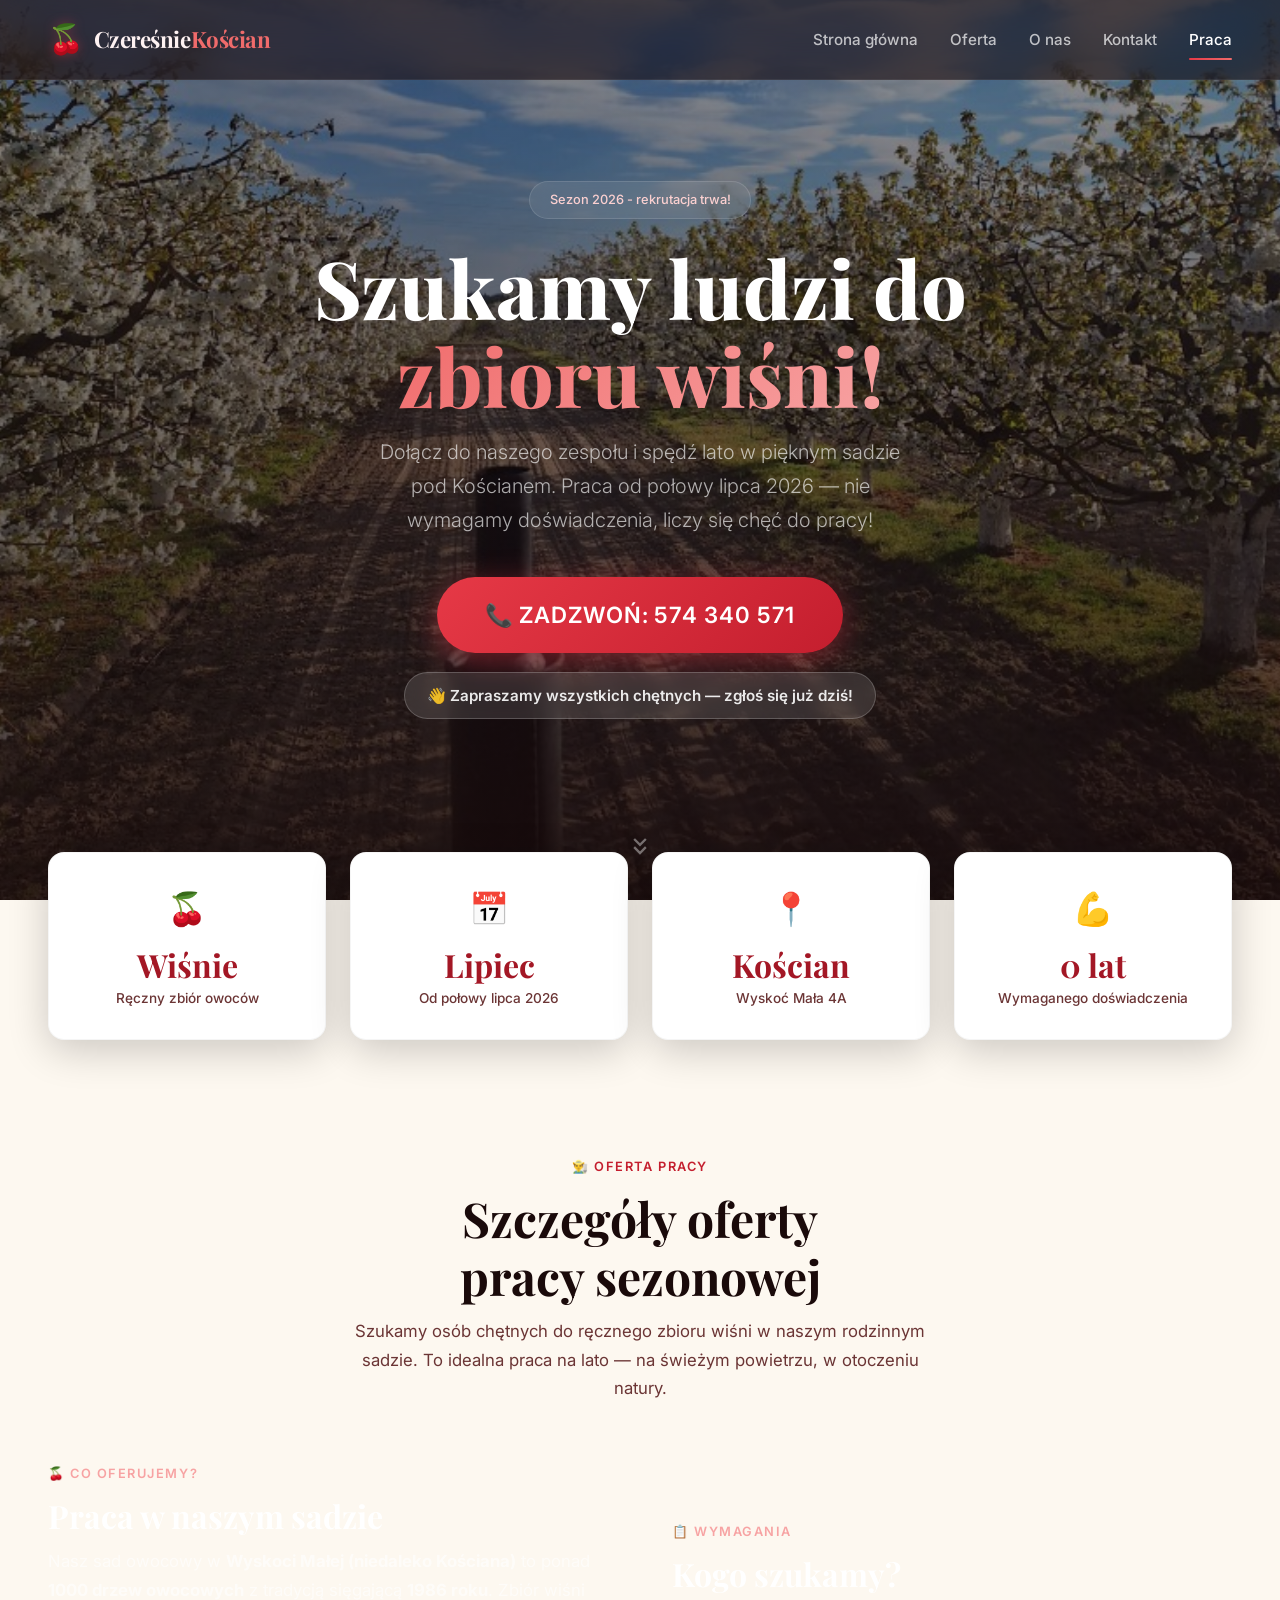
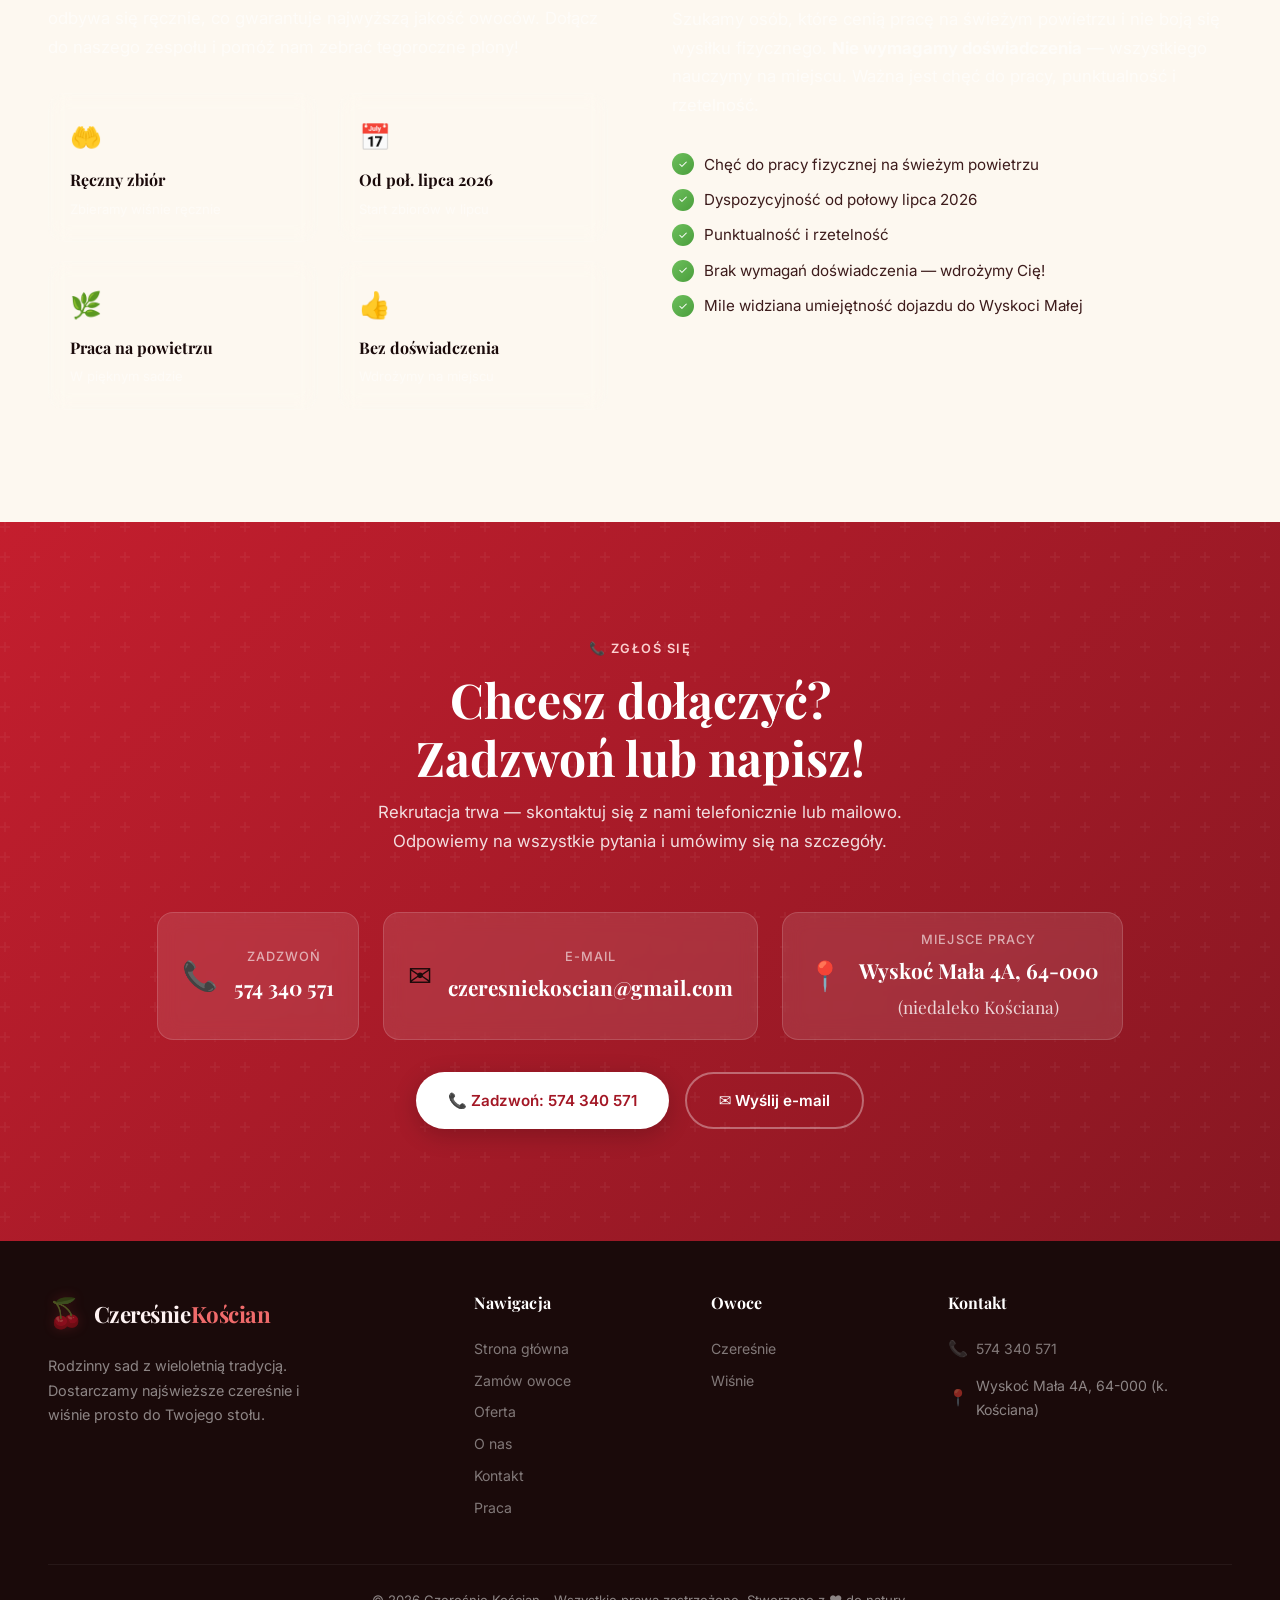
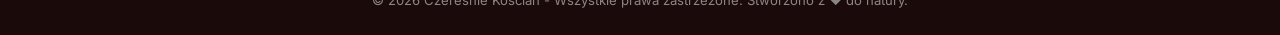
==== commit 8a6dff35: "Refresh orchard photos while preserving original public site style" ====
--- a/praca.html
+++ b/praca.html
@@ -24,7 +24,7 @@
   <meta name="twitter:image" content="https://czeresniekoscian.pl/images/og-facebook.png" />
 
   <!-- Google SEO -->
-  <link rel="canonical" href="https://czeresniekoscian.pl/praca.html" />
+  <link rel="canonical" href="https://czeresniekoscian.pl/praca" />
   <meta name="robots" content="index, follow" />
   <meta name="keywords" content="praca zbiór wiśni, praca sad Kościan, zbiór owoców praca sezonowa, praca przy wiśniach Wielkopolska, praca sezonowa sad 2026, zbiór wiśni Wyskoć Mała, praca sadownicza Kościan" />
   <meta name="author" content="Czereśnie Kościan - Sad Owocowy Wyskoć Mała" />
@@ -77,17 +77,17 @@
   <!-- ═══════ HEADER ═══════ -->
   <header class="header" id="header">
     <div class="container">
-      <a href="index.html" class="logo">
+      <a href="/" class="logo">
         <span class="logo-icon">🍒</span>
         <span class="logo-text">Czereśnie<span>Kościan</span></span>
       </a>
 
       <nav class="nav" id="mainNav">
-        <a href="index.html" class="nav-link">Strona główna</a>
-        <a href="index.html#oferta" class="nav-link">Oferta</a>
-        <a href="index.html#o-nas" class="nav-link">O nas</a>
-        <a href="index.html#kontakt" class="nav-link">Kontakt</a>
-        <a href="praca.html" class="nav-link active">Praca</a>
+        <a href="/" class="nav-link">Strona główna</a>
+        <a href="/#oferta" class="nav-link">Oferta</a>
+        <a href="/#o-nas" class="nav-link">O nas</a>
+        <a href="/#kontakt" class="nav-link">Kontakt</a>
+        <a href="/praca" class="nav-link active">Praca</a>
       </nav>
 
       <button class="hamburger" id="menuToggle" aria-label="Menu">
@@ -105,7 +105,6 @@
 
     <div class="hero-content">
       <div class="hero-badge">
-        <span class="dot"></span>
         Sezon 2026 - rekrutacja trwa!
       </div>
       <h1 class="hero-title">
@@ -298,7 +297,7 @@
     <div class="container">
       <div class="footer-grid">
         <div class="footer-brand">
-          <a href="index.html" class="logo">
+          <a href="/" class="logo">
             <span class="logo-icon">🍒</span>
             <span class="logo-text">Czereśnie<span>Kościan</span></span>
           </a>
@@ -310,18 +309,18 @@
 
         <div class="footer-col">
           <h4>Nawigacja</h4>
-          <a href="index.html">Strona główna</a>
-          <a href="index.html#zamowienie">Zamów owoce</a>
-          <a href="index.html#oferta">Oferta</a>
-          <a href="index.html#o-nas">O nas</a>
-          <a href="index.html#kontakt">Kontakt</a>
-          <a href="praca.html">Praca</a>
+          <a href="/">Strona główna</a>
+          <a href="/#zamowienie">Zamów owoce</a>
+          <a href="/#oferta">Oferta</a>
+          <a href="/#o-nas">O nas</a>
+          <a href="/#kontakt">Kontakt</a>
+          <a href="/praca">Praca</a>
         </div>
 
         <div class="footer-col">
           <h4>Owoce</h4>
-          <a href="index.html#oferta">Czereśnie</a>
-          <a href="index.html#oferta">Wiśnie</a>
+          <a href="/#oferta">Czereśnie</a>
+          <a href="/#oferta">Wiśnie</a>
         </div>
 
         <div class="footer-col">
--- a/index.css
+++ b/index.css
@@ -414,6 +414,11 @@
   50%      { transform: translateX(-50%) translateY(10px); }
 }
 
+@keyframes seasonCardFloat {
+  0%, 100% { transform: translateY(0); }
+  50% { transform: translateY(10px); }
+}
+
 @keyframes fadeInUp {
   from { opacity: 0; transform: translateY(30px); }
   to   { opacity: 1; transform: translateY(0); }
@@ -845,6 +850,7 @@
   width: 100%;
   height: 500px;
   object-fit: cover;
+  object-position: 50% 62%;
   border-radius: 24px;
   box-shadow: 0 20px 60px rgba(0,0,0,.4);
 }
@@ -861,7 +867,7 @@
   display: flex;
   align-items: center;
   gap: 1rem;
-  animation: float 4s ease-in-out infinite;
+  animation: seasonCardFloat 4s ease-in-out infinite;
 }
 
 .floating-card .fc-icon {
@@ -2191,3 +2197,66 @@
     font-size: .9rem;
   }
 }
+
+.closed-season:not([hidden]){min-height:100svh;display:grid;place-items:center;padding:28px;background:#fbf7ee;color:#452b2c;text-align:center}.closed-season-card{max-width:720px}.closed-season-cherries{font-size:72px;display:block;margin-bottom:28px}.closed-season-brand{font:600 12px system-ui,sans-serif;letter-spacing:3px;text-transform:uppercase;color:#7d675e}.closed-season h1{font:500 clamp(34px,6vw,58px)/1.16 Georgia,serif;margin:22px 0 16px}.closed-season p{font:20px/1.6 system-ui,sans-serif;color:#7d675e}.closed-season a{display:inline-block;margin-top:60px;font:12px system-ui,sans-serif;color:#7d675e;text-decoration:underline;text-underline-offset:4px}
+
+/* Subtle refresh of the original site: real orchard photos and a small gallery. */
+.hero-bg img {
+  object-position: 50% 65%;
+  filter: brightness(.7) saturate(1.02);
+  animation: none;
+}
+.hero-overlay {
+  background: linear-gradient(180deg,rgba(26,10,10,.18),rgba(26,10,10,.4) 55%,rgba(26,10,10,.76));
+}
+.hero-badge { gap: 0; }
+.orchard-gallery-section { background: var(--cream); }
+.orchard-gallery {
+  display: grid;
+  grid-template-columns: repeat(5,minmax(0,1fr));
+  gap: 18px;
+}
+.orchard-gallery-item {
+  margin: 0;
+  padding: 0;
+  overflow: hidden;
+  border: 1px solid rgba(61,28,28,.08);
+  border-radius: 18px;
+  background: white;
+  color: var(--dark-800);
+  box-shadow: var(--shadow-sm);
+  text-align: left;
+}
+.orchard-gallery-item img {
+  width: 100%;
+  height: 270px;
+  object-fit: cover;
+}
+.preview-note { position: fixed; right: 12px; bottom: 12px; padding: 7px 11px; border-radius: 8px; background: #3d1c1c; color: white; font: 10px/1.5 var(--font-body); z-index: 200; pointer-events: none; }
+@media(max-width:1000px) {
+  .orchard-gallery { grid-template-columns: repeat(3,minmax(0,1fr)); }
+  .header .nav { display: none; }
+  .header .hamburger { display: flex; }
+  .header .nav.mobile-open {
+    display: flex;
+    flex-direction: column;
+    position: fixed;
+    top: var(--header-h);
+    left: 0;
+    right: 0;
+    bottom: auto;
+    height: calc(100dvh - var(--header-h));
+    background: rgba(26,10,10,.97);
+    padding: 2rem;
+    gap: 1rem;
+    z-index: 999;
+  }
+  .header .nav.mobile-open .nav-link { font-size: 1.2rem; padding: .6rem 0; }
+}
+@media(max-width:600px) {
+  .hero-bg img { object-position: 53% 60%; }
+  .orchard-gallery { grid-template-columns: repeat(2,minmax(0,1fr)); gap: 12px; }
+  .orchard-gallery-item img { height: 225px; }
+  .orchard-gallery-item:last-child { grid-column: 1/-1; }
+  .orchard-gallery-item:last-child img { height: 280px; object-position: 50% 65%; }
+}
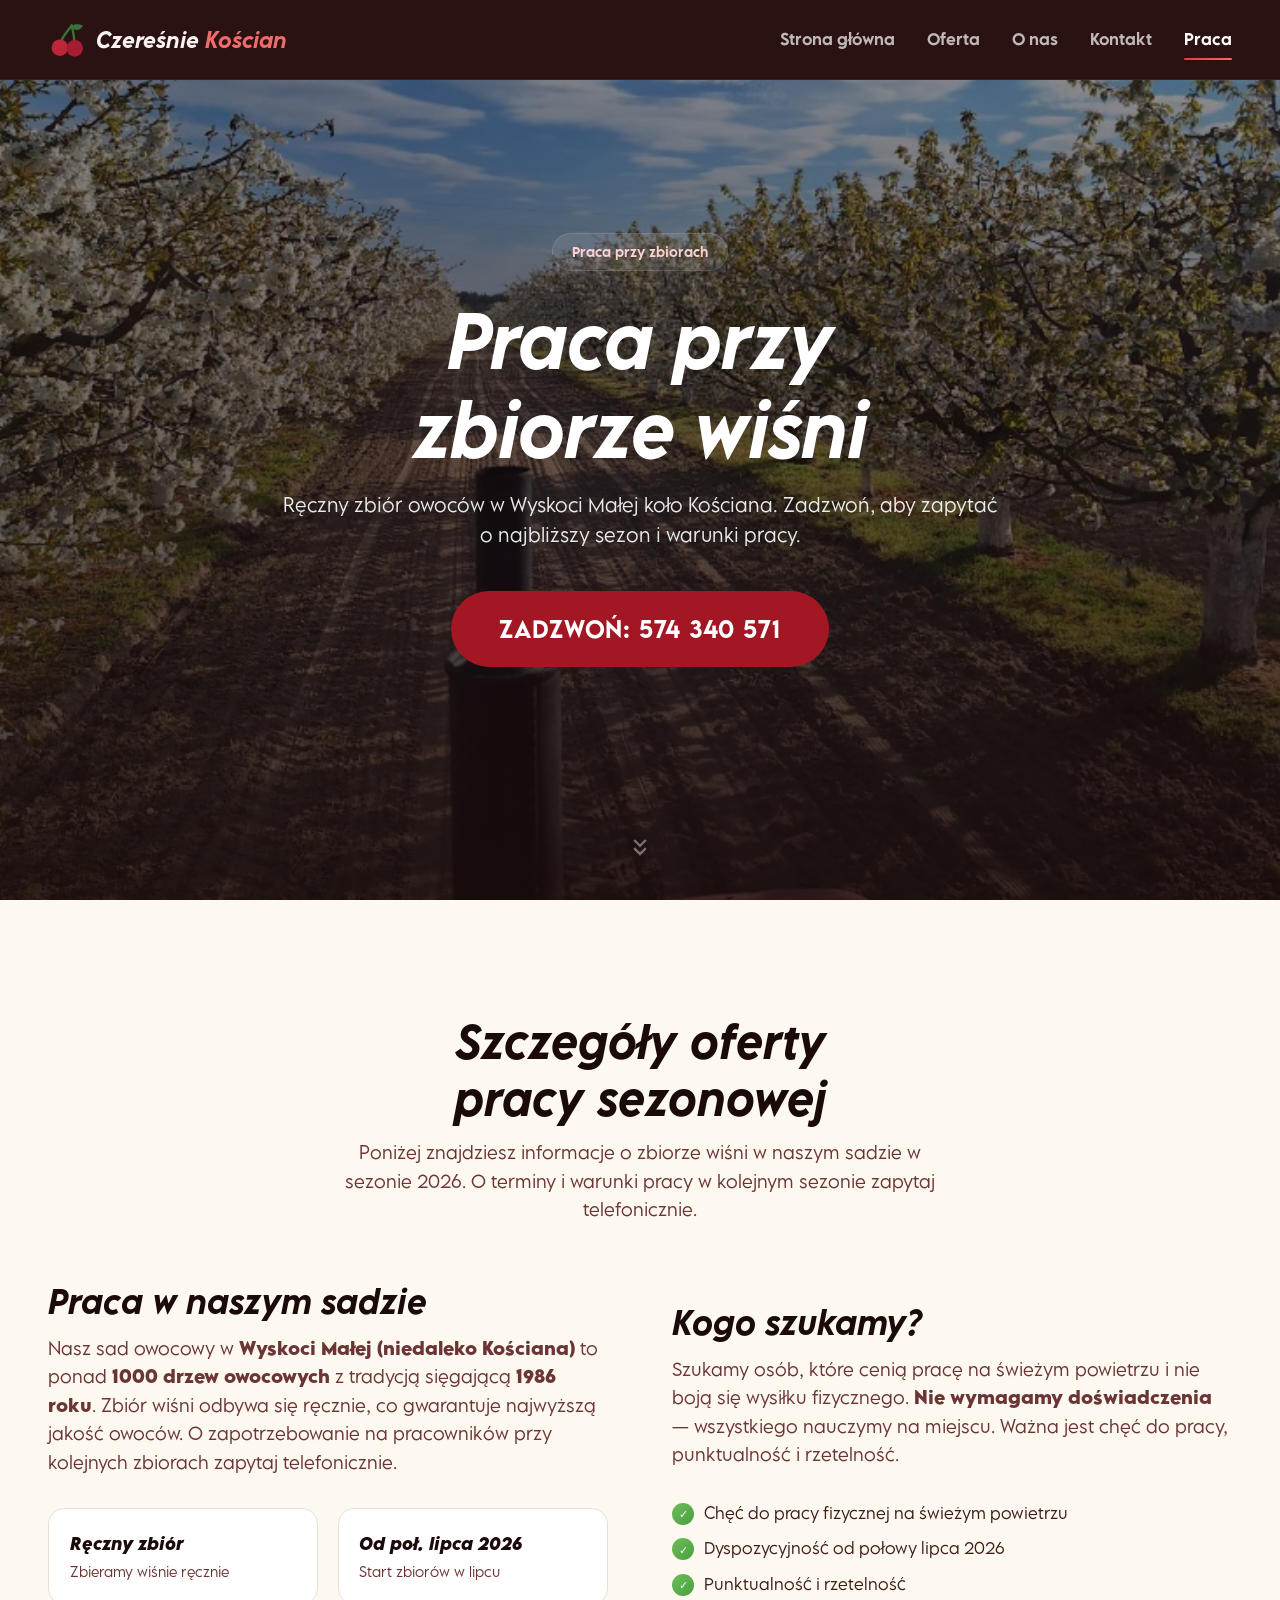
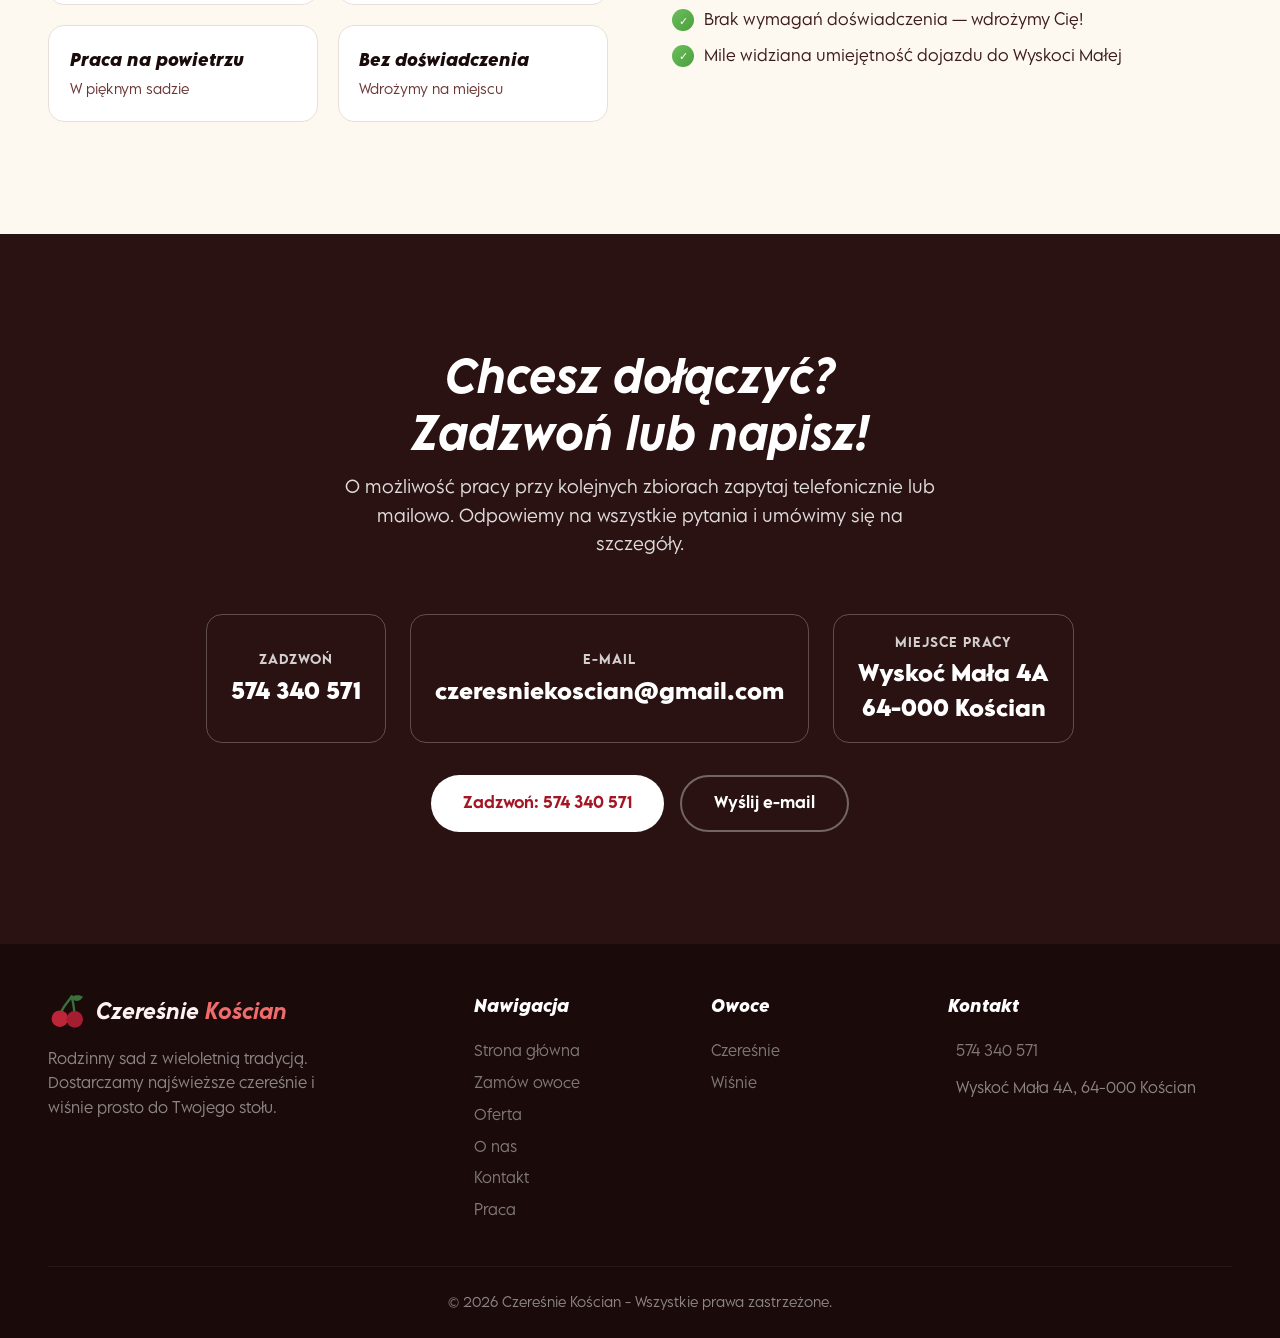
==== commit 5673b64a: "Refine public orchard offer, orders and Lemon Milk Pro typography" ====
--- a/praca.html
+++ b/praca.html
@@ -9,17 +9,16 @@
   <!-- Open Graph / Facebook -->
   <meta property="og:type" content="website" />
   <meta property="og:url" content="https://czeresniekoscian.pl/praca.html" />
-  <meta property="og:title" content="Praca przy zbiorze wiśni 🍒 Czereśnie Kościan - Sezon 2026" />
+  <meta property="og:title" content="Praca przy zbiorze wiśni  Czereśnie Kościan - Sezon 2026" />
   <meta property="og:description" content="Szukamy chętnych do ręcznego zbioru wiśni od połowy lipca 2026. Brak wymagań doświadczenia. Zadzwoń: 574 340 571." />
-  <meta property="og:image" content="https://czeresniekoscian.pl/images/og-facebook.png" />
-  <meta property="og:image:width" content="1200" />
-  <meta property="og:image:height" content="630" />
+  <meta property="og:image" content="https://czeresniekoscian.pl/images/traktor_sad.jpg" />
+<meta property="og:image:height" content="630" />
   <meta property="og:locale" content="pl_PL" />
   <meta property="og:site_name" content="Czereśnie Kościan" />
 
   <!-- Twitter / X -->
   <meta name="twitter:card" content="summary_large_image" />
-  <meta name="twitter:title" content="Praca przy zbiorze wiśni 🍒 Czereśnie Kościan - Sezon 2026" />
+  <meta name="twitter:title" content="Praca przy zbiorze wiśni  Czereśnie Kościan - Sezon 2026" />
   <meta name="twitter:description" content="Szukamy chętnych do ręcznego zbioru wiśni od połowy lipca 2026. Brak wymagań doświadczenia. Zadzwoń: 574 340 571." />
   <meta name="twitter:image" content="https://czeresniekoscian.pl/images/og-facebook.png" />
 
@@ -43,7 +42,6 @@
     "datePosted": "2026-07-06",
     "validThrough": "2026-08-31",
     "employmentType": "TEMPORARY",
-    "jobLocationType": "TELECOMMUTE",
     "jobLocation": {
       "@type": "Place",
       "address": {
@@ -70,7 +68,8 @@
   </script>
 
   <link rel="stylesheet" href="index.css" />
-  <link rel="icon" href="data:image/svg+xml,<svg xmlns='http://www.w3.org/2000/svg' viewBox='0 0 100 100'><text y='.9em' font-size='80'>🍒</text></svg>" />
+  <link rel="icon" href="/favicon.ico" sizes="32x32 48x48" />
+  <link rel="icon" href="/images/cherries-mark.svg" type="image/svg+xml" />
 </head>
 <body>
 
@@ -78,8 +77,8 @@
   <header class="header" id="header">
     <div class="container">
       <a href="/" class="logo">
-        <span class="logo-icon">🍒</span>
-        <span class="logo-text">Czereśnie<span>Kościan</span></span>
+        <img class="logo-icon" src="images/cherries-mark.svg" alt="" width="38" height="38" />
+        <span class="logo-text">Czereśnie <span>Kościan</span></span>
       </a>
 
       <nav class="nav" id="mainNav">
@@ -90,7 +89,7 @@
         <a href="/praca" class="nav-link active">Praca</a>
       </nav>
 
-      <button class="hamburger" id="menuToggle" aria-label="Menu">
+      <button class="hamburger" id="menuToggle" aria-label="Menu" aria-controls="mainNav" aria-expanded="false">
         <span></span><span></span><span></span>
       </button>
     </div>
@@ -105,24 +104,19 @@
 
     <div class="hero-content">
       <div class="hero-badge">
-        Sezon 2026 - rekrutacja trwa!
+        Praca przy zbiorach
       </div>
       <h1 class="hero-title">
-        Szukamy ludzi do<br />
-        <span class="highlight">zbioru wiśni!</span>
+        Praca przy<br />
+        <span class="highlight">zbiorze wiśni</span>
       </h1>
-      <p class="hero-subtitle">
-        Dołącz do naszego zespołu i spędź lato w pięknym sadzie pod Kościanem.
-        Praca od połowy lipca 2026 — nie wymagamy doświadczenia, liczy się chęć do pracy!
-      </p>
+      <p class="hero-subtitle">Ręczny zbiór owoców w Wyskoci Małej koło Kościana. Zadzwoń, aby zapytać o najbliższy sezon i warunki pracy.</p>
       <div class="hero-actions">
         <a href="tel:+48574340571" class="btn btn-primary btn-hero-order">
-          📞 ZADZWOŃ: 574 340 571
+           ZADZWOŃ: 574 340 571
         </a>
       </div>
-      <div class="hero-delivery-note">
-        👋 Zapraszamy wszystkich chętnych — zgłoś się już dziś!
-      </div>
+
     </div>
 
     <div class="hero-scroll">
@@ -132,75 +126,42 @@
     </div>
   </section>
 
-  <!-- ═══════ STATS - JOB OVERVIEW ═══════ -->
-  <section class="stats">
-    <div class="container">
-      <div class="stats-grid">
-        <div class="stat-card reveal">
-          <div class="stat-icon">🍒</div>
-          <div class="stat-value">Wiśnie</div>
-          <div class="stat-label">Ręczny zbiór owoców</div>
-        </div>
-        <div class="stat-card reveal">
-          <div class="stat-icon">📅</div>
-          <div class="stat-value">Lipiec</div>
-          <div class="stat-label">Od połowy lipca 2026</div>
-        </div>
-        <div class="stat-card reveal">
-          <div class="stat-icon">📍</div>
-          <div class="stat-value">Kościan</div>
-          <div class="stat-label">Wyskoć Mała 4A</div>
-        </div>
-        <div class="stat-card reveal">
-          <div class="stat-icon">💪</div>
-          <div class="stat-value">0 lat</div>
-          <div class="stat-label">Wymaganego doświadczenia</div>
-        </div>
-      </div>
-    </div>
-  </section>
-
   <!-- ═══════ SZCZEGÓŁY OFERTY PRACY ═══════ -->
   <section class="section" id="szczegoly">
     <div class="container">
       <div class="section-header reveal">
-        <div class="section-tag">👨‍🌾 Oferta pracy</div>
         <h2 class="section-title">Szczegóły oferty<br />pracy sezonowej</h2>
-        <p class="section-desc">
-          Szukamy osób chętnych do ręcznego zbioru wiśni w naszym rodzinnym sadzie.
-          To idealna praca na lato — na świeżym powietrzu, w otoczeniu natury.
-        </p>
+        <p class="section-desc">Poniżej znajdziesz informacje o zbiorze wiśni w naszym sadzie w sezonie 2026. O terminy i warunki pracy w kolejnym sezonie zapytaj telefonicznie.</p>
       </div>
 
       <div class="about-grid">
         <div class="about-content reveal">
-          <div class="section-tag">🍒 Co oferujemy?</div>
           <h2 class="section-title" style="font-size: clamp(1.5rem, 3vw, 2rem);">Praca w naszym sadzie</h2>
           <p>
             Nasz sad owocowy w <strong>Wyskoci Małej (niedaleko Kościana)</strong> to ponad
             <strong>1000 drzew owocowych</strong> z tradycją sięgającą <strong>1986 roku</strong>.
             Zbiór wiśni odbywa się ręcznie, co gwarantuje najwyższą jakość owoców.
-            Dołącz do naszego zespołu i pomóż nam zebrać tegoroczne plony!
+            O zapotrzebowanie na pracowników przy kolejnych zbiorach zapytaj telefonicznie.
           </p>
 
           <div class="about-values">
             <div class="value-card">
-              <div class="value-icon">🤲</div>
+
               <h5>Ręczny zbiór</h5>
               <p>Zbieramy wiśnie ręcznie</p>
             </div>
             <div class="value-card">
-              <div class="value-icon">📅</div>
+
               <h5>Od poł. lipca 2026</h5>
               <p>Start zbiorów w lipcu</p>
             </div>
             <div class="value-card">
-              <div class="value-icon">🌿</div>
+
               <h5>Praca na powietrzu</h5>
               <p>W pięknym sadzie</p>
             </div>
             <div class="value-card">
-              <div class="value-icon">👍</div>
+
               <h5>Bez doświadczenia</h5>
               <p>Wdrożymy na miejscu</p>
             </div>
@@ -208,7 +169,6 @@
         </div>
 
         <div class="about-content reveal">
-          <div class="section-tag">📋 Wymagania</div>
           <h2 class="section-title" style="font-size: clamp(1.5rem, 3vw, 2rem);">Kogo szukamy?</h2>
           <p>
             Szukamy osób, które cenią pracę na świeżym powietrzu i nie boją się wysiłku fizycznego.
@@ -248,44 +208,43 @@
     <div class="container">
       <div class="cta-content">
         <div class="section-header">
-          <div class="section-tag" style="color: var(--cherry-200)">📞 Zgłoś się</div>
           <h2 class="section-title">Chcesz dołączyć?<br />Zadzwoń lub napisz!</h2>
           <p class="section-desc" style="color: rgba(255,255,255,.85);">
-            Rekrutacja trwa — skontaktuj się z nami telefonicznie lub mailowo.
+            O możliwość pracy przy kolejnych zbiorach zapytaj telefonicznie lub mailowo.
             Odpowiemy na wszystkie pytania i umówimy się na szczegóły.
           </p>
         </div>
 
         <div class="cta-contact-details">
           <div class="cta-detail-card">
-            <span class="cta-detail-icon">📞</span>
+
             <div>
               <span class="cta-detail-label">Zadzwoń</span>
               <a href="tel:+48574340571" class="cta-detail-value">574 340 571</a>
             </div>
           </div>
           <div class="cta-detail-card">
-            <span class="cta-detail-icon">✉️</span>
+
             <div>
               <span class="cta-detail-label">E-mail</span>
               <a href="mailto:czeresniekoscian@gmail.com" class="cta-detail-value">czeresniekoscian@gmail.com</a>
             </div>
           </div>
           <div class="cta-detail-card">
-            <span class="cta-detail-icon">📍</span>
+
             <div>
               <span class="cta-detail-label">Miejsce pracy</span>
-              <span class="cta-detail-value">Wyskoć Mała 4A, 64-000<br /><small style="opacity: 0.8; font-weight: normal">(niedaleko Kościana)</small></span>
+              <span class="cta-detail-value">Wyskoć Mała 4A<br />64-000 Kościan</span>
             </div>
           </div>
         </div>
 
         <div class="cta-buttons">
           <a href="tel:+48574340571" class="btn btn-white">
-            📞 Zadzwoń: 574 340 571
+             Zadzwoń: 574 340 571
           </a>
           <a href="mailto:czeresniekoscian@gmail.com" class="btn btn-ghost">
-            ✉️ Wyślij e-mail
+             Wyślij e-mail
           </a>
         </div>
       </div>
@@ -298,8 +257,8 @@
       <div class="footer-grid">
         <div class="footer-brand">
           <a href="/" class="logo">
-            <span class="logo-icon">🍒</span>
-            <span class="logo-text">Czereśnie<span>Kościan</span></span>
+            <img class="logo-icon" src="images/cherries-mark.svg" alt="" width="38" height="38" />
+            <span class="logo-text">Czereśnie <span>Kościan</span></span>
           </a>
           <p>
             Rodzinny sad z wieloletnią tradycją. Dostarczamy najświeższe czereśnie
@@ -326,18 +285,18 @@
         <div class="footer-col">
           <h4>Kontakt</h4>
           <div class="footer-contact-item">
-            <span>📞</span>
+            <span></span>
             <a href="tel:+48574340571">574 340 571</a>
           </div>
           <div class="footer-contact-item">
-            <span>📍</span>
-            <span>Wyskoć Mała 4A, 64-000 (k. Kościana)</span>
+            <span></span>
+            <span>Wyskoć Mała 4A, 64-000 Kościan</span>
           </div>
         </div>
       </div>
 
       <div class="footer-bottom">
-        <p>© 2026 Czereśnie Kościan - Wszystkie prawa zastrzeżone. Stworzono z ❤️ do natury.</p>
+        <p> © 2026 Czereśnie Kościan - Wszystkie prawa zastrzeżone.</p>
       </div>
     </div>
   </footer>
--- a/index.css
+++ b/index.css
@@ -2,10 +2,17 @@
    🍒 SAD CZEREŚNIE & WIŚNIE — Design System
    ============================================ */
 
-/* ---------- Google Fonts ---------- */
-@import url('https://fonts.googleapis.com/css2?family=Playfair+Display:ital,wght@0,400;0,600;0,700;0,800;1,400;1,600&family=Inter:wght@300;400;500;600;700&display=swap');
-
 /* ---------- Custom Properties ---------- */
+@font-face { font-family: 'Lemon Milk Pro'; src: url('/images/fonts/lemon-milk-pro/LEMONMILKPro-Light.otf') format('opentype'); font-weight: 300; font-style: normal; font-display: swap; }
+@font-face { font-family: 'Lemon Milk Pro'; src: url('/images/fonts/lemon-milk-pro/LEMONMILKPro-Regular.otf') format('opentype'); font-weight: 400; font-style: normal; font-display: swap; }
+@font-face { font-family: 'Lemon Milk Pro'; src: url('/images/fonts/lemon-milk-pro/LEMONMILKPro-RegularItalic.otf') format('opentype'); font-weight: 300 400; font-style: italic; font-display: swap; }
+@font-face { font-family: 'Lemon Milk Pro'; src: url('/images/fonts/lemon-milk-pro/LEMONMILKPro-Medium.otf') format('opentype'); font-weight: 500 600; font-style: normal; font-display: swap; }
+@font-face { font-family: 'Lemon Milk Pro'; src: url('/images/fonts/lemon-milk-pro/LEMONMILKPro-MediumItalic.otf') format('opentype'); font-weight: 500 600; font-style: italic; font-display: swap; }
+@font-face { font-family: 'Lemon Milk Pro'; src: url('/images/fonts/lemon-milk-pro/LEMONMILKPro-Bold.otf') format('opentype'); font-weight: 700; font-style: normal; font-display: swap; }
+@font-face { font-family: 'Lemon Milk Pro'; src: url('/images/fonts/lemon-milk-pro/LEMONMILKPro-BoldItalic.otf') format('opentype'); font-weight: 700; font-style: italic; font-display: swap; }
+@font-face { font-family: 'Lemon Milk Pro'; src: url('/images/fonts/lemon-milk-pro/LEMONMILKPro-Heavy.otf') format('opentype'); font-weight: 800 900; font-style: normal; font-display: swap; }
+@font-face { font-family: 'Lemon Milk Pro'; src: url('/images/fonts/lemon-milk-pro/LEMONMILKPro-HeavyItalic.otf') format('opentype'); font-weight: 800 900; font-style: italic; font-display: swap; }
+
 :root {
   /* Primary palette – cherry tones */
   --cherry-50:  #fef2f2;
@@ -39,8 +46,8 @@
   --dark-overlay: rgba(26, 10, 10, 0.75);
 
   /* Typography */
-  --font-display: 'Playfair Display', Georgia, serif;
-  --font-body:    'Inter', system-ui, -apple-system, sans-serif;
+  --font-display: var(--font-body);
+  --font-body:    'Lemon Milk Pro', Arial, sans-serif;
 
   /* Sizes */
   --max-width: 1280px;
@@ -78,6 +85,9 @@
   -webkit-font-smoothing: antialiased;
 }
 
+button, input, select, textarea { font-family: inherit; }
+h1, h2, h3, h4, h5, h6 { font-style: italic; }
+
 img {
   display: block;
   max-width: 100%;
@@ -116,15 +126,14 @@
   height: var(--header-h);
   display: flex;
   align-items: center;
-  background: rgba(26, 10, 10, 0.6);
-  backdrop-filter: blur(20px) saturate(180%);
-  -webkit-backdrop-filter: blur(20px) saturate(180%);
+  background: #2a1212;
+
   border-bottom: 1px solid rgba(255,255,255,.06);
   transition: background .4s var(--ease-smooth), box-shadow .4s var(--ease-smooth);
 }
 
 .header.scrolled {
-  background: rgba(26, 10, 10, 0.92);
+  background: #2a1212;
   box-shadow: 0 4px 30px rgba(0,0,0,.35);
 }
 
@@ -147,7 +156,8 @@
 
 .logo-text {
   font-family: var(--font-display);
-  font-weight: 700;
+  font-weight: 600;
+  font-style: italic;
   font-size: 1.4rem;
   color: var(--cherry-50);
   letter-spacing: -.02em;
@@ -199,7 +209,7 @@
   align-items: center;
   gap: .5rem;
   padding: .6rem 1.4rem;
-  background: linear-gradient(135deg, var(--cherry-500), var(--cherry-600));
+  background: var(--cherry-600);
   color: #fff;
   font-weight: 600;
   font-size: .9rem;
@@ -306,39 +316,26 @@
   font-size: .8rem;
   font-weight: 500;
   color: var(--cherry-200);
-  backdrop-filter: blur(10px);
+
   margin-bottom: 1.5rem;
   animation: fadeInUp .8s var(--ease-smooth) both;
 }
 
-.hero-badge .dot {
-  width: 6px; height: 6px;
-  background: var(--leaf-400);
-  border-radius: 50%;
-  animation: pulse 2s ease-in-out infinite;
-}
-
-@keyframes pulse {
-  0%, 100% { opacity: 1; transform: scale(1); }
-  50%      { opacity: .5; transform: scale(1.4); }
-}
+
+
+
 
 .hero-title {
   font-family: var(--font-display);
   font-size: clamp(2.8rem, 7vw, 5rem);
-  font-weight: 800;
+  font-weight: 600;
   color: #fff;
   line-height: 1.1;
   margin-bottom: 1rem;
   animation: fadeInUp .8s .15s var(--ease-smooth) both;
 }
 
-.hero-title .highlight {
-  background: linear-gradient(135deg, var(--cherry-400), var(--cherry-300));
-  -webkit-background-clip: text;
-  -webkit-text-fill-color: transparent;
-  background-clip: text;
-}
+.hero-title .highlight { color: inherit; }
 
 .hero-subtitle {
   font-size: clamp(1rem, 2.5vw, 1.25rem);
@@ -371,16 +368,9 @@
   transition: all .35s var(--ease-bounce);
 }
 
-.btn-primary {
-  background: linear-gradient(135deg, var(--cherry-500), var(--cherry-600));
-  color: #fff;
-  box-shadow: 0 6px 25px rgba(230,57,70,.4);
-}
-
-.btn-primary:hover {
-  transform: translateY(-3px) scale(1.04);
-  box-shadow: 0 10px 35px rgba(230,57,70,.55);
-}
+.btn-primary { background: var(--cherry-700); color: #fff; }
+
+.btn-primary:hover { background: var(--cherry-800); }
 
 .btn-outline {
   background: transparent;
@@ -475,6 +465,7 @@
 /* ---------- Section Shared ---------- */
 .section {
   padding: clamp(4rem, 10vw, 7rem) 0;
+  scroll-margin-top: var(--header-h);
 }
 
 .section-header {
@@ -497,7 +488,7 @@
 .section-title {
   font-family: var(--font-display);
   font-size: clamp(2rem, 5vw, 3rem);
-  font-weight: 700;
+  font-weight: 600;
   color: var(--dark-900);
   line-height: 1.2;
   margin-bottom: .75rem;
@@ -540,7 +531,7 @@
   content: '';
   position: absolute;
   inset: 0;
-  background: linear-gradient(135deg, var(--cherry-500), var(--cherry-600));
+  background: var(--cherry-600);
   opacity: 0;
   transition: opacity .35s var(--ease-smooth);
   border-radius: inherit;
@@ -618,7 +609,7 @@
   position: absolute;
   top: 1.2rem; right: 1.2rem;
   background: rgba(255,255,255,.92);
-  backdrop-filter: blur(10px);
+
   padding: .5rem 1rem;
   border-radius: 50px;
   font-weight: 600;
@@ -701,9 +692,75 @@
 }
 
 .varieties-grid {
-  display: grid;
-  grid-template-columns: repeat(auto-fit, minmax(250px, 1fr));
+  display: flex;
+  flex-wrap: wrap;
+  justify-content: center;
+  align-items: stretch;
   gap: 1.5rem;
+}
+
+/* Selected tile proposal 2: large cultivar name and a solid selection bar. */
+.offer-card {
+  position: relative;
+  display: flex;
+  flex-direction: column;
+  flex: 1 1 280px;
+  min-width: 0;
+  max-width: 360px;
+  min-height: 350px;
+  overflow: hidden;
+  background: #fff9f4;
+  border: 1px solid #d2a9af;
+  border-radius: 18px;
+  color: #342222;
+  text-align: left;
+  box-shadow: 0 7px 24px rgba(63,26,23,.04);
+  transition: border-color .2s, box-shadow .2s;
+}
+.offer-card-available { cursor: pointer; }
+.offer-card-available:hover, .offer-card-available:focus-within { border-color: #a32033; box-shadow: 0 10px 26px rgba(63,26,23,.12); }
+.offer-card-selected { outline: 2px solid #a32033; outline-offset: 3px; }
+.offer-card-top { display: flex; align-items: center; justify-content: space-between; gap: 10px; padding: 21px 22px 0; }
+.offer-card-fruit { font-size: 12px; color: #87685b; font-weight: 500; }
+.offer-card-status { font-size: 11px; line-height: 1.4; font-weight: 600; color: #785d50; background: #f0e6da; padding: 5px 10px; border-radius: 30px; text-align: center; }
+.offer-card-status.is-available { color: #405837; background: #eaf1e4; }
+.offer-card-main { padding: 25px 25px 22px; flex: 1; }
+.offer-card-name { font: italic 600 2.8rem/1.18 var(--font-body); letter-spacing: -.035em; color: #8c2031; overflow-wrap: anywhere; margin: 0 0 17px; }
+.offer-card-name::after { content: ''; display: block; width: 35px; height: 3px; background: #bd6c78; margin-top: 14px; }
+.offer-card-description { max-width: 230px; font-size: 13px; line-height: 1.75; color: #78685e; margin: 0; }
+.offer-card-price { display: flex; align-items: baseline; flex-wrap: wrap; gap: 4px; margin: 18px 0 0; }
+.offer-card-price strong { font-size: 25px; letter-spacing: -.04em; font-weight: 600; }
+.offer-card-price > span { font-size: 13px; color: #78685e; }
+.offer-card-action { display: flex; align-items: center; justify-content: space-between; gap: 15px; width: 100%; min-height: 72px; border: 0; padding: 14px 24px; background: #a32033; color: white; text-align: left; font: 600 13px/1.6 var(--font-body); cursor: pointer; }
+.offer-card-action > span:first-child { overflow-wrap: anywhere; }
+.offer-card-available:hover .offer-card-action, .offer-card-action:hover:enabled { background: #87192a; }
+.offer-card-action:focus-visible { outline: 3px solid white; outline-offset: -7px; }
+.offer-card-arrow { display: grid; place-items: center; flex-shrink: 0; width: 31px; height: 31px; border: 1px solid rgba(255,255,255,.55); border-radius: 50%; font-size: 19px; line-height: 1; font-weight: 400; }
+.offer-card-action:disabled { background: #eee0da; color: #70554e; cursor: not-allowed; }
+.offer-card-action:disabled .offer-card-arrow { border-color: #cdb8ae; }
+@media(max-width:600px) { .offer-card { min-height: 330px; } .offer-card-name { font-size: 36px; } }
+
+/* One clear phone action and quiet contact details, without repeated cards. */
+.orchard-contact { background: #2a1212; color: #fff8f2; text-align: center; padding: clamp(48px,7vw,80px) 0; }
+.orchard-contact h2 { font: italic 600 clamp(27px,4vw,40px)/1.25 var(--font-body); letter-spacing: -.035em; margin: 0; }
+.orchard-contact-intro { font-size: 16px; line-height: 1.8; color: #d7c5bc; margin: 18px auto 24px; max-width: 560px; }
+.orchard-contact-phone { display: inline-flex; align-items: center; justify-content: center; gap: 22px; min-height: 64px; color: #fff8f2; font: 500 clamp(32px,5vw,52px)/1.2 var(--font-body); letter-spacing: -.035em; font-variant-numeric: lining-nums tabular-nums; }
+.orchard-contact-arrow { display: grid; place-items: center; height: 38px; width: 38px; flex-shrink: 0; border: 1px solid #b2867c; border-radius: 50%; font-size: 24px; line-height: 1; color: #e2afa8; }
+.orchard-contact-phone:hover { color: #f2b5bc; }
+.orchard-contact-details { display: grid; grid-template-columns: 1fr 1fr; gap: 48px; max-width: 780px; margin: 34px auto 0; border-top: 1px solid #66483e; padding-top: 28px; }
+.orchard-contact-detail { min-width: 0; }
+.orchard-contact-detail h3 { margin: 0 0 10px; font-size: 13px; font-weight: 500; font-style: normal; color: #c5aa9e; }
+.orchard-contact-email { display: inline-block; padding: 6px 0; font-size: 16px; font-weight: 500; overflow-wrap: anywhere; }
+.orchard-contact address { font-style: normal; font-size: 16px; line-height: 1.8; }
+.orchard-contact-map { display: inline-flex; align-items: center; gap: 10px; min-height: 44px; padding: 6px 0; font-size: 13px; color: #e6b7ad; text-decoration: underline; text-underline-offset: 5px; }
+.orchard-contact-email:hover, .orchard-contact-map:hover { color: #f2b5bc; }
+.orchard-contact a:focus-visible { outline: 2px solid #fff8f2; outline-offset: 6px; border-radius: 3px; }
+@media(max-width:600px) {
+  .orchard-contact-intro { font-size: 14px; }
+  .orchard-contact-phone { gap: 14px; }
+  .orchard-contact-arrow { width: 31px; height: 31px; font-size: 20px; }
+  .orchard-contact-details { grid-template-columns: 1fr; gap: 26px; margin-top: 28px; }
+  .orchard-contact-detail + .orchard-contact-detail { border-top: 1px solid #66483e; padding-top: 24px; }
 }
 
 .variety-card {
@@ -762,23 +819,9 @@
   overflow: hidden;
 }
 
-.about-section::before {
-  content: '';
-  position: absolute;
-  top: -100px; right: -100px;
-  width: 400px; height: 400px;
-  background: radial-gradient(circle, rgba(230,57,70,.15), transparent 70%);
-  border-radius: 50%;
-}
-
-.about-section::after {
-  content: '';
-  position: absolute;
-  bottom: -80px; left: -80px;
-  width: 300px; height: 300px;
-  background: radial-gradient(circle, rgba(107,191,92,.1), transparent 70%);
-  border-radius: 50%;
-}
+
+
+
 
 .about-grid {
   display: grid;
@@ -814,7 +857,7 @@
   border: 1px solid rgba(255,255,255,.08);
   border-radius: 16px;
   padding: 1.3rem;
-  backdrop-filter: blur(10px);
+
   transition: all .3s var(--ease-smooth);
 }
 
@@ -860,7 +903,7 @@
   bottom: -1.5rem;
   left: -1.5rem;
   background: rgba(255,255,255,.95);
-  backdrop-filter: blur(20px);
+
   border-radius: 16px;
   padding: 1.2rem 1.6rem;
   box-shadow: var(--shadow-lg);
@@ -872,7 +915,7 @@
 
 .floating-card .fc-icon {
   width: 44px; height: 44px;
-  background: linear-gradient(135deg, var(--cherry-500), var(--cherry-600));
+  background: var(--cherry-600);
   border-radius: 12px;
   display: flex;
   align-items: center;
@@ -893,18 +936,13 @@
 
 /* ---------- Contact / CTA ---------- */
 .cta-section {
-  background: linear-gradient(135deg, var(--cherry-600), var(--cherry-800));
+  background: var(--cherry-800);
   text-align: center;
   position: relative;
   overflow: hidden;
 }
 
-.cta-section::before {
-  content: '';
-  position: absolute;
-  inset: 0;
-  background: url("data:image/svg+xml,%3Csvg width='60' height='60' viewBox='0 0 60 60' xmlns='http://www.w3.org/2000/svg'%3E%3Cg fill='none' fill-rule='evenodd'%3E%3Cg fill='%23ffffff' fill-opacity='0.04'%3E%3Cpath d='M36 34v-4h-2v4h-4v2h4v4h2v-4h4v-2h-4zm0-30V0h-2v4h-4v2h4v4h2V6h4V4h-4zM6 34v-4H4v4H0v2h4v4h2v-4h4v-2H6zM6 4V0H4v4H0v2h4v4h2V6h4V4H6z'/%3E%3C/g%3E%3C/g%3E%3C/svg%3E");
-}
+
 
 .cta-content {
   position: relative;
@@ -1161,7 +1199,7 @@
 
 .vs-badge {
   width: 56px; height: 56px;
-  background: linear-gradient(135deg, var(--dark-800), var(--dark-900));
+  background: var(--dark-800);
   color: var(--gold-400);
   font-family: var(--font-display);
   font-weight: 800;
@@ -1368,7 +1406,7 @@
 
 .vs-badge-large {
   width: 80px; height: 80px;
-  background: linear-gradient(135deg, var(--dark-800), var(--dark-900));
+  background: var(--dark-800);
   color: var(--gold-400);
   font-family: var(--font-display);
   font-weight: 800;
@@ -1412,7 +1450,7 @@
   border: 1px solid rgba(255,255,255,.15);
   border-radius: 16px;
   padding: 1rem 1.5rem;
-  backdrop-filter: blur(10px);
+
 }
 
 .cta-detail-icon {
@@ -1449,7 +1487,7 @@
   padding: 1.5rem 2rem;
   margin-bottom: 2rem;
   text-align: center;
-  backdrop-filter: blur(10px);
+
 }
 
 .delivery-badge {
@@ -1478,19 +1516,13 @@
   padding: 1.2rem 3rem !important;
   letter-spacing: .04em;
   text-transform: uppercase;
-  box-shadow: 0 8px 32px rgba(230, 57, 70, .45);
-  animation: heroPulse 2.5s ease-in-out infinite;
-}
-
-.btn-hero-order:hover {
-  transform: translateY(-3px) scale(1.03);
-  box-shadow: 0 12px 40px rgba(230, 57, 70, .6);
-}
-
-@keyframes heroPulse {
-  0%, 100% { box-shadow: 0 8px 32px rgba(230, 57, 70, .45); }
-  50% { box-shadow: 0 8px 48px rgba(230, 57, 70, .7); }
-}
+
+
+}
+
+.btn-hero-order:hover { background: var(--cherry-800); }
+
+
 
 .hero-delivery-note {
   margin-top: 1.2rem;
@@ -1502,7 +1534,7 @@
   font-size: .95rem;
   font-weight: 600;
   display: inline-block;
-  backdrop-filter: blur(8px);
+
 }
 
 /* ---------- Order Section ---------- */
@@ -1523,7 +1555,7 @@
 .order-delivery-badge {
   text-align: center;
   padding: .75rem 1.5rem;
-  background: linear-gradient(135deg, var(--cherry-500), var(--cherry-600));
+  background: var(--cherry-600);
   color: #fff;
   border-radius: 12px;
   font-weight: 700;
@@ -1535,6 +1567,7 @@
   display: flex;
   flex-direction: column;
   gap: 0;
+  scroll-margin-top: calc(var(--header-h) + 6rem);
 }
 
 .form-grid {
@@ -1604,7 +1637,9 @@
 }
 
 .fruit-option input {
-  display: none;
+  position: absolute;
+  width: 1px; height: 1px;
+  opacity: 0;
 }
 
 .fruit-card {
@@ -1647,7 +1682,9 @@
 }
 
 .variety-chip input {
-  display: none;
+  position: absolute;
+  width: 1px; height: 1px;
+  opacity: 0;
 }
 
 .variety-chip span {
@@ -1684,7 +1721,9 @@
 }
 
 .delivery-option input {
-  display: none;
+  position: absolute;
+  width: 1px; height: 1px;
+  opacity: 0;
 }
 
 .delivery-card {
@@ -1786,7 +1825,7 @@
 .order-call-box {
   text-align: center;
   padding: 2.5rem 2rem;
-  background: linear-gradient(135deg, var(--dark-900), var(--dark-800));
+  background: var(--dark-800);
   border-radius: 24px;
   color: #fff;
   box-shadow: 0 8px 40px rgba(0,0,0,.2);
@@ -1798,7 +1837,7 @@
 }
 
 .order-call-box h3 {
-  font-family: var(--font-heading);
+  font-family: var(--font-display);
   font-size: 1.8rem;
   margin-bottom: .5rem;
   color: #fff;
@@ -1838,7 +1877,7 @@
   position: fixed;
   inset: 0;
   background: rgba(26, 10, 10, .85);
-  backdrop-filter: blur(12px);
+
   z-index: 10000;
   place-items: center;
 }
@@ -2087,7 +2126,7 @@
     top: var(--header-h);
     left: 0; right: 0; bottom: 0;
     background: rgba(26,10,10,.97);
-    backdrop-filter: blur(20px);
+
     padding: 2rem;
     gap: 1rem;
     z-index: 999;
@@ -2198,7 +2237,7 @@
   }
 }
 
-.closed-season:not([hidden]){min-height:100svh;display:grid;place-items:center;padding:28px;background:#fbf7ee;color:#452b2c;text-align:center}.closed-season-card{max-width:720px}.closed-season-cherries{font-size:72px;display:block;margin-bottom:28px}.closed-season-brand{font:600 12px system-ui,sans-serif;letter-spacing:3px;text-transform:uppercase;color:#7d675e}.closed-season h1{font:500 clamp(34px,6vw,58px)/1.16 Georgia,serif;margin:22px 0 16px}.closed-season p{font:20px/1.6 system-ui,sans-serif;color:#7d675e}.closed-season a{display:inline-block;margin-top:60px;font:12px system-ui,sans-serif;color:#7d675e;text-decoration:underline;text-underline-offset:4px}
+.closed-season:not([hidden]){min-height:100svh;display:grid;place-items:center;padding:28px;background:#fbf7ee;color:#452b2c;text-align:center}.closed-season-card{max-width:720px}.closed-season-cherries{font-size:72px;display:block;margin-bottom:28px}.closed-season-brand{font:600 12px var(--font-body);letter-spacing:3px;text-transform:uppercase;color:#7d675e}.closed-season h1{font:italic 500 clamp(34px,6vw,58px)/1.16 var(--font-body);margin:22px 0 16px}.closed-season p{font:20px/1.6 var(--font-body);color:#7d675e}.closed-season a{display:inline-block;margin-top:60px;font:12px var(--font-body);color:#7d675e;text-decoration:underline;text-underline-offset:4px}
 
 /* Subtle refresh of the original site: real orchard photos and a small gallery. */
 .hero-bg img {
@@ -2210,10 +2249,70 @@
   background: linear-gradient(180deg,rgba(26,10,10,.18),rgba(26,10,10,.4) 55%,rgba(26,10,10,.76));
 }
 .hero-badge { gap: 0; }
+/* Selected proposal: an evenly spaced ribbon with centered content. */
+.orchard-ribbon { background: #fff; border-bottom: 1px solid #e7dcd0; padding: 28px 0; }
+.orchard-ribbon-grid { display: grid; grid-template-columns: repeat(3,minmax(0,1fr)); max-width: 1100px; margin: 0 auto; }
+.orchard-ribbon-item { text-align: center; padding: 0 24px; display: flex; flex-direction: column; align-items: center; justify-content: center; gap: 8px; }
+.orchard-ribbon-item + .orchard-ribbon-item { border-left: 1px solid #e7dcd0; }
+.orchard-ribbon-title { min-height: 60px; display: flex; align-items: center; justify-content: center; gap: 9px; font: italic 600 27px/1.3 var(--font-display); }
+.orchard-ribbon-age { color: var(--cherry-700); align-items: baseline; }
+.orchard-ribbon-age strong { font: italic 600 54px/1 var(--font-display); }
+.orchard-ribbon-age span { font-size: 25px; }
+.orchard-ribbon-note { min-height: 44px; display: flex; align-items: center; justify-content: center; font-size: 13px; line-height: 1.7; color: #78665f; }
+.tab-icon, .fruit-mark { font-size: 1.4rem; line-height: 1; }
+.fruit-mark { display: inline-block; margin-right: .5rem; vertical-align: -.08em; }
+@media(max-width:600px) {
+  .orchard-ribbon { padding: 22px 0; }
+  .orchard-ribbon .container { padding: 0 12px; }
+  .orchard-ribbon-item { padding: 0 8px; gap: 6px; }
+  .orchard-ribbon-title { min-height: 48px; font-size: 18px; }
+  .orchard-ribbon-age { gap: 5px; }
+  .orchard-ribbon-age strong { font-size: 39px; }
+  .orchard-ribbon-age span { font-size: 18px; }
+  .orchard-ribbon-note { min-height: 57px; font-size: 11px; }
+}
+.logo-icon { width: 38px; height: 38px; filter: none; flex-shrink: 0; }
+.logo-text { white-space: nowrap; }
+.hero-title, .hero-subtitle, .hero-actions, .hero-scroll, .reveal { animation: none; }
+.reveal, .reveal.visible { opacity: 1; transform: none; transition: none; }
+.hero-subtitle { color: rgba(255,255,255,.9); font-weight: 400; }
+.hero-scroll { transform: translateX(-50%); }
+.btn, .nav-cta, .btn-white, .btn-hero-order, .tab-btn.active { box-shadow: none; }
+.btn, .nav-cta { transition: background .2s, color .2s; }
+.btn:hover, .nav-cta:hover, .tab-btn.active, .tab-btn:not(.active):hover { transform: none; box-shadow: none; }
+.tab-btn.active { border-color: var(--cherry-700); background: var(--cherry-700); }
+.tab-btn::before { content: none; }
+.showcase-text-only { display: block; max-width: 760px; margin: auto; }
+.showcase-text-only .showcase-info { padding: 0; }
+.about-content p { color: rgba(255,255,255,.85); }
+#szczegoly .about-content .section-title { color: var(--dark-900); }
+#szczegoly .about-content p { color: var(--dark-500); }
+#szczegoly .value-card { background: #fff; border-color: #e8e0d8; }
+.about-image-wrapper img { height: 420px; object-position: center; box-shadow: none; }
+.cta-section, .order-call-box { background: var(--dark-800); }
+.cta-detail-card { background: transparent; border-color: rgba(255,255,255,.25); }
+.cta-detail-label { color: rgba(255,255,255,.8); }
+.order-form-wrapper { box-shadow: none; }
+.order-delivery-badge { background: var(--cream); color: var(--dark-800); text-align: left; padding: 1.2rem; font-weight: 400; font-size: .95rem; border: 1px solid #e8e0d8; }
+.order-delivery-badge p { margin-top: .4rem; }
+.field-hint { color: var(--dark-500); margin: 0 0 .75rem; font-size: .9rem; }
+.fruit-option, .variety-chip, .delivery-option { position: relative; }
+.fruit-option input:focus-visible + span, .variety-chip input:focus-visible + span, .delivery-option input:focus-visible + span { outline: 3px solid var(--dark-500); outline-offset: 4px; }
+.fruit-option input:checked + .fruit-card, .delivery-option input:checked + .delivery-card { box-shadow: none; border-color: var(--cherry-700); }
+.variety-card-available { border-color: #8f9c80 !important; box-shadow: none; }
+.variety-price-badge { position: static; display: inline-block; margin-bottom: 1rem; background: var(--cream-dark); color: var(--dark-800); box-shadow: none; }
+.variety-card { padding-top: 1.5rem; box-shadow: none; }
+.variety-card:hover { transform: none; box-shadow: none; }
+.form-disclaimer { color: #695d53; }
+.fruit-price-tag { font-weight: 600; color: var(--dark-600); background: transparent; }
+.orchard-gallery-item img { height: 360px; }
+@media (min-width:1001px) and (max-width:1200px) { .nav { gap: 1rem; } .nav-link { font-size: .85rem; } }
+@media (max-width:600px) { .orchard-gallery-item img { height: 225px; } .about-image-wrapper img { height: 300px; } .slider-info { flex-wrap: wrap; gap: .4rem; } }
+@media (prefers-reduced-motion:reduce) { html { scroll-behavior: auto; } *, *::before, *::after { animation: none !important; transition: none !important; } }
 .orchard-gallery-section { background: var(--cream); }
 .orchard-gallery {
   display: grid;
-  grid-template-columns: repeat(5,minmax(0,1fr));
+  grid-template-columns: repeat(3,minmax(0,1fr));
   gap: 18px;
 }
 .orchard-gallery-item {
@@ -2260,3 +2359,27 @@
   .orchard-gallery-item:last-child { grid-column: 1/-1; }
   .orchard-gallery-item:last-child img { height: 280px; object-position: 50% 65%; }
 }
+
+/* Lemon Milk Pro: one family with lowercase text and italic headings. */
+body { font-weight: 300; font-size: 16px; }
+.logo-text { font-size: 1.3rem; letter-spacing: 0; }
+.hero-title { font-size: clamp(32px,5.6vw,72px); line-height: 1.25; letter-spacing: -.015em; }
+.hero-subtitle { font-size: 18px; font-weight: 300; max-width: 720px; }
+.section-title { font-size: clamp(28px,3.5vw,44px); line-height: 1.3; letter-spacing: 0; }
+.offer-card-name { font-size: 2.6rem; letter-spacing: -.015em; }
+.offer-card-description { font-weight: 300; }
+.orchard-contact h2 { font-size: clamp(27px,3.3vw,40px); letter-spacing: 0; }
+.orchard-contact-intro, .orchard-contact-email { font-size: 16px; }
+.orchard-ribbon-title { font-size: 25px; }
+.orchard-ribbon-note { font-size: 13px; }
+@media(max-width:600px) {
+ .logo { gap: 8px; } .logo-text { font-size: 1rem; }
+ .hero-title { font-size: clamp(28px,7.8vw,40px); }
+ .hero-subtitle { font-size: 14px; }
+ .orchard-ribbon-title { font-size: 16px; }
+ .orchard-ribbon-note { font-size: 11px; overflow-wrap: anywhere; }
+ .orchard-ribbon-age strong { font-size: 36px; }
+ .orchard-ribbon-age span { font-size: 16px; }
+ .offer-card-name { font-size: clamp(28px,8vw,36px); }
+ .orchard-contact-phone { font-size: clamp(25px,7vw,32px); }
+}
